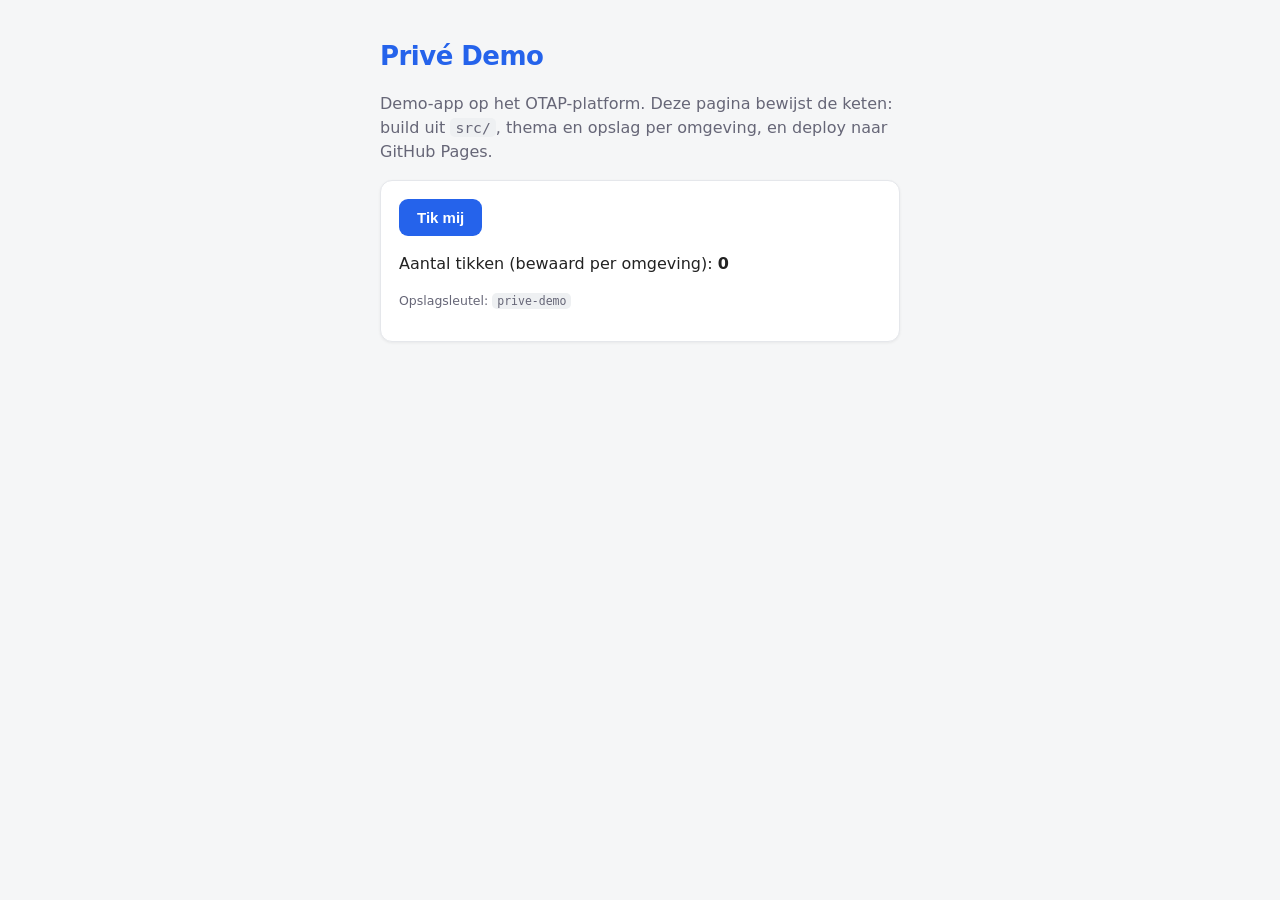
==== index.html @ 88d0f2c3 "Initial commit" ====
<!DOCTYPE html>
<html lang="nl">
<head>
<meta charset="utf-8">
<meta name="viewport" content="width=device-width, initial-scale=1, viewport-fit=cover">
<title>Privé Demo</title>
<meta name="theme-color" content="#2563eb">
<meta name="mobile-web-app-capable" content="yes">
<meta name="apple-mobile-web-app-capable" content="yes">
<meta name="apple-mobile-web-app-title" content="Demo">
<link rel="manifest" href='data:application/manifest+json,{"name":"Priv%C3%A9%20Demo","short_name":"Demo","display":"standalone","start_url":"."}'>
<style>:root { --merk: #2563eb; --merk-donker: #1e40af; --merk-licht: #3b82f6; }
* { box-sizing: border-box; }
body { margin: 0; font: 16px/1.5 system-ui, -apple-system, "Segoe UI", sans-serif; color: #222; background: #f5f6f7; }
main { max-width: 560px; margin: 0 auto; padding: 32px 20px; }
h1 { color: var(--merk); margin: .2em 0 .4em; font-size: 26px; letter-spacing: -.02em; }
.muted { color: #667; }
.klein { font-size: 12.5px; }
code { background: #eef0f2; padding: 1px 5px; border-radius: 5px; font-size: .92em; }
#env-badge:not(:empty) { display: inline-block; vertical-align: middle; background: var(--merk); color: #fff;
  padding: 2px 9px; border-radius: 999px; font-size: 12px; font-weight: 700; letter-spacing: .06em; }
.kaart { background: #fff; border: 1px solid #e5e7eb; border-radius: 12px; padding: 18px; margin-top: 16px;
  box-shadow: 0 1px 3px rgba(0,0,0,.06); }
button { background: var(--merk); color: #fff; border: 0; border-radius: 9px; padding: 10px 18px;
  font-size: 15px; font-weight: 600; cursor: pointer; transition: background .12s; }
button:hover { background: var(--merk-donker); }
</style>
</head>
<body>
<main>
  <h1>Privé Demo <span id="env-badge"></span></h1>
  <p class="muted">Demo-app op het OTAP-platform. Deze pagina bewijst de keten:
    build uit <code>src/</code>, thema en opslag per omgeving, en deploy naar GitHub Pages.</p>
  <div class="kaart">
    <button id="tik">Tik mij</button>
    <p>Aantal tikken (bewaard per omgeving): <b id="teller">0</b></p>
    <p class="muted klein">Opslagsleutel: <code id="sleutel"></code></p>
  </div>
</main>
<script>(function () {
'use strict';

// Door build.py per omgeving ingevuld:
const STORAGE_KEY = 'prive-demo';   // prod / .acc / .test
const ENV = 'prod';
const ENV_LABEL = '';
function lees() {
  try { return parseInt(localStorage.getItem(STORAGE_KEY) || '0', 10) || 0; }
  catch (e) { return 0; }
}
function schrijf(n) {
  try { localStorage.setItem(STORAGE_KEY, String(n)); } catch (e) { /* geen opslag */ }
}
function teken() {
  document.getElementById('teller').textContent = lees();
}
if (ENV_LABEL) document.getElementById('env-badge').textContent = ENV_LABEL;
document.getElementById('sleutel').textContent = STORAGE_KEY;
teken();
document.getElementById('tik').addEventListener('click', function () {
  schrijf(lees() + 1);
  teken();
});

// Testhaakje voor de geautomatiseerde tests.
window.__app = { get env() { return ENV; }, get key() { return STORAGE_KEY; }, lees: lees, schrijf: schrijf };
})();
</script>
</body>
</html>
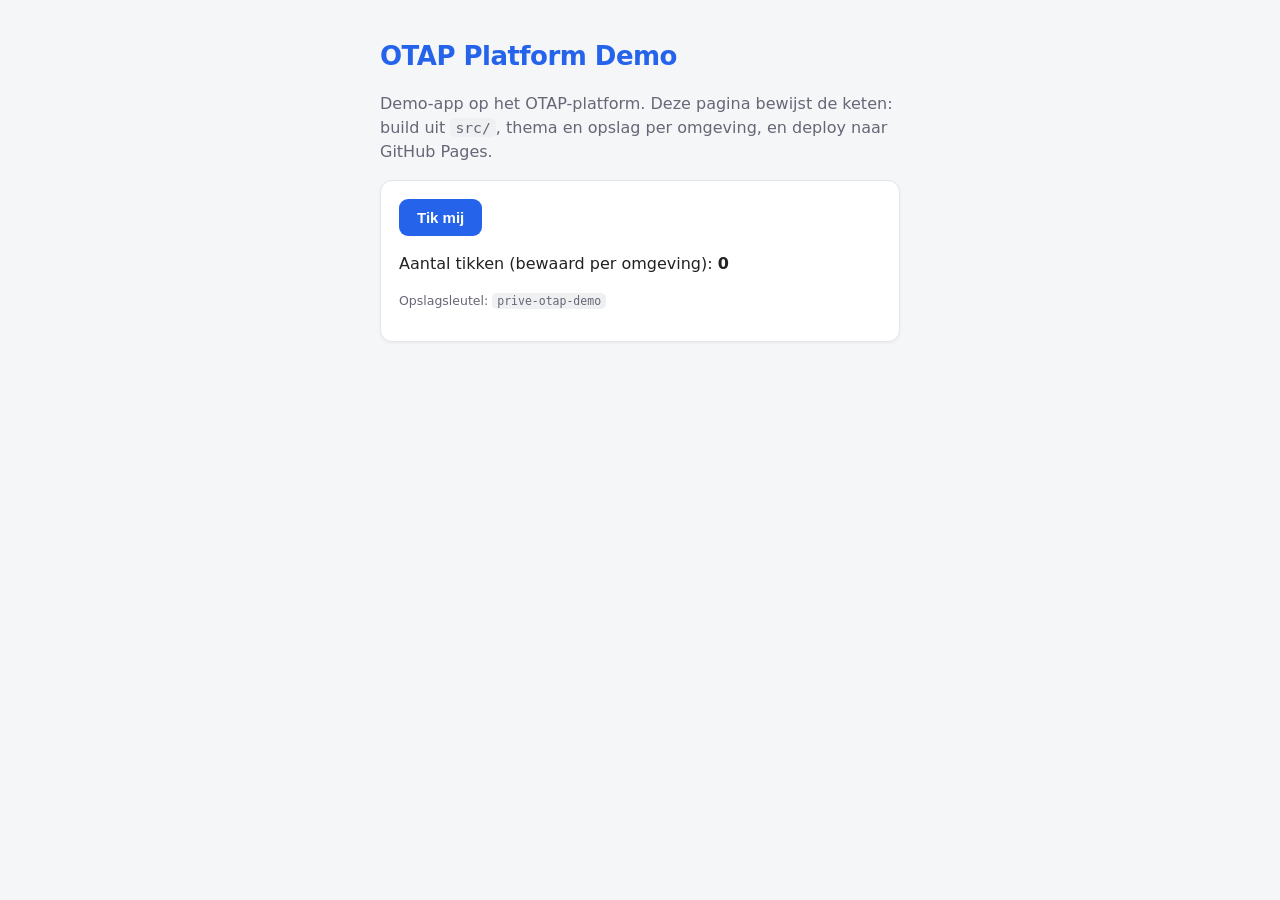
==== commit a8d6b787: "OTAP Platform Demo: app-identiteit (naam, opslagsleutel, README) Co-Authored-By: Claude Opus 5 <nore" ====
--- a/index.html
+++ b/index.html
@@ -3,12 +3,12 @@
 <head>
 <meta charset="utf-8">
 <meta name="viewport" content="width=device-width, initial-scale=1, viewport-fit=cover">
-<title>Privé Demo</title>
+<title>OTAP Platform Demo</title>
 <meta name="theme-color" content="#2563eb">
 <meta name="mobile-web-app-capable" content="yes">
 <meta name="apple-mobile-web-app-capable" content="yes">
-<meta name="apple-mobile-web-app-title" content="Demo">
-<link rel="manifest" href='data:application/manifest+json,{"name":"Priv%C3%A9%20Demo","short_name":"Demo","display":"standalone","start_url":"."}'>
+<meta name="apple-mobile-web-app-title" content="OTAP Demo">
+<link rel="manifest" href='data:application/manifest+json,{"name":"OTAP%20Platform%20Demo","short_name":"OTAP Demo","display":"standalone","start_url":"."}'>
 <style>:root { --merk: #2563eb; --merk-donker: #1e40af; --merk-licht: #3b82f6; }
 * { box-sizing: border-box; }
 body { margin: 0; font: 16px/1.5 system-ui, -apple-system, "Segoe UI", sans-serif; color: #222; background: #f5f6f7; }
@@ -28,7 +28,7 @@
 </head>
 <body>
 <main>
-  <h1>Privé Demo <span id="env-badge"></span></h1>
+  <h1>OTAP Platform Demo <span id="env-badge"></span></h1>
   <p class="muted">Demo-app op het OTAP-platform. Deze pagina bewijst de keten:
     build uit <code>src/</code>, thema en opslag per omgeving, en deploy naar GitHub Pages.</p>
   <div class="kaart">
@@ -41,7 +41,7 @@
 'use strict';
 
 // Door build.py per omgeving ingevuld:
-const STORAGE_KEY = 'prive-demo';   // prod / .acc / .test
+const STORAGE_KEY = 'prive-otap-demo';   // prod / .acc / .test
 const ENV = 'prod';
 const ENV_LABEL = '';
 function lees() {
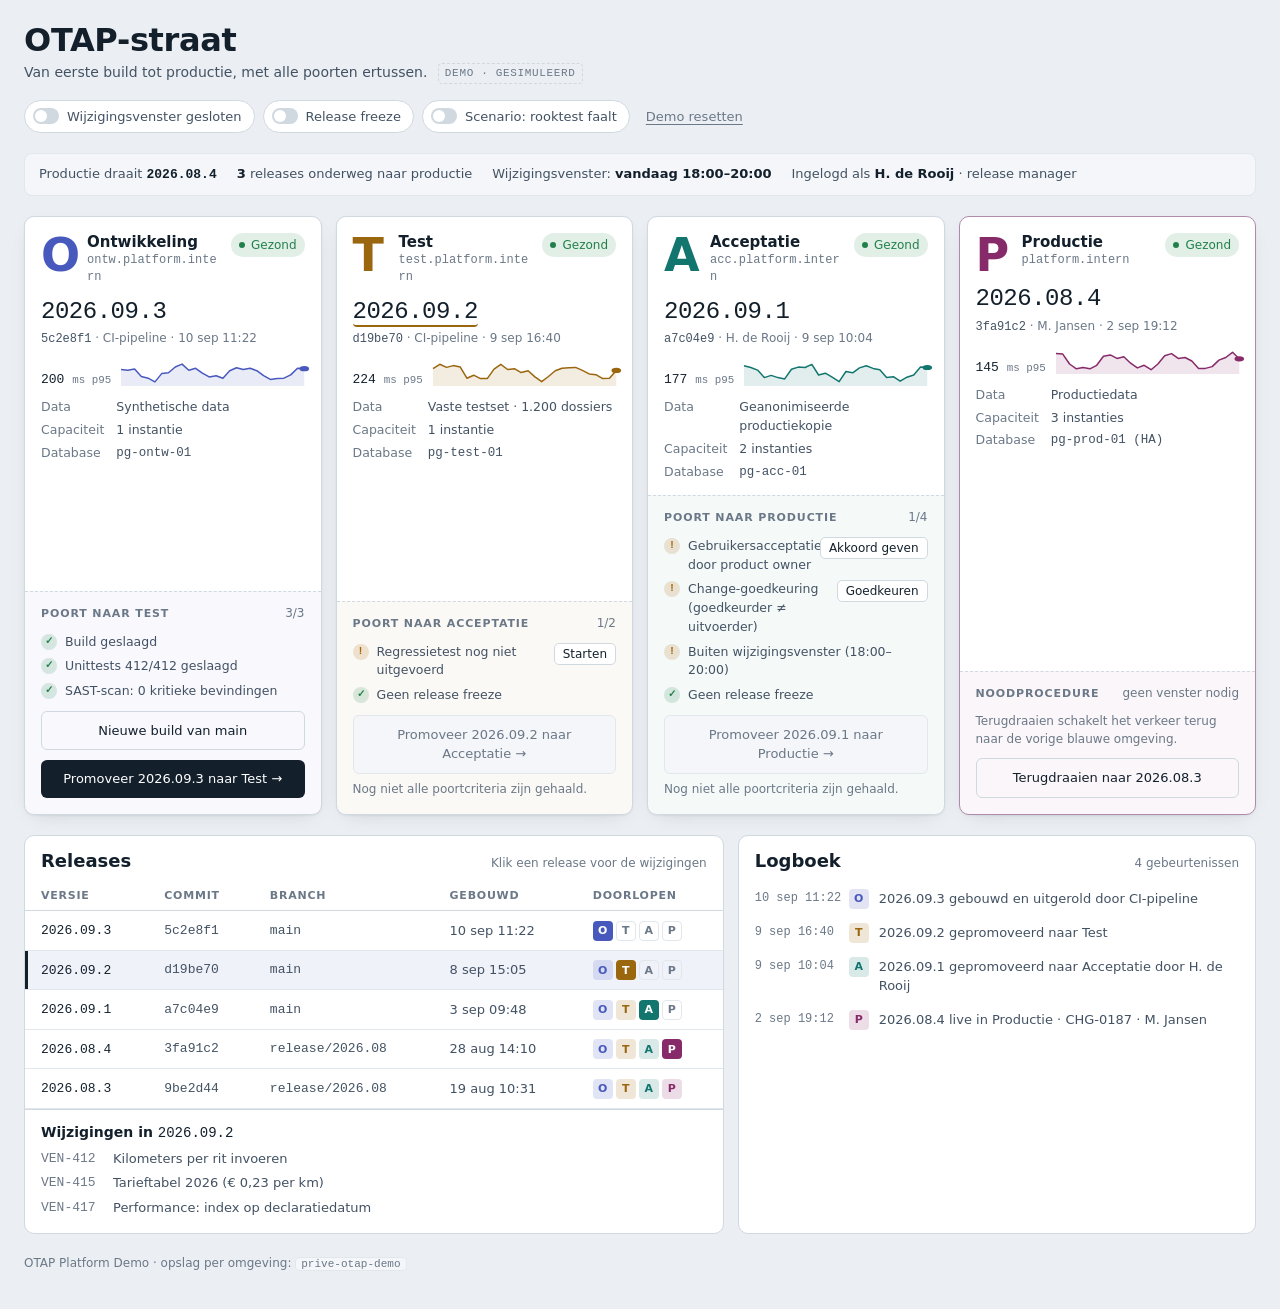
==== commit f7e7ab55: "OTAP-straat: gesimuleerde releasestraat als app Vervangt de voorbeeld-teller door de OTAP-straat: vi" ====
--- a/index.html
+++ b/index.html
@@ -3,6 +3,7 @@
 <head>
 <meta charset="utf-8">
 <meta name="viewport" content="width=device-width, initial-scale=1, viewport-fit=cover">
+<meta name="color-scheme" content="light dark">
 <title>OTAP Platform Demo</title>
 <meta name="theme-color" content="#2563eb">
 <meta name="mobile-web-app-capable" content="yes">
@@ -10,33 +11,197 @@
 <meta name="apple-mobile-web-app-title" content="OTAP Demo">
 <link rel="manifest" href='data:application/manifest+json,{"name":"OTAP%20Platform%20Demo","short_name":"OTAP Demo","display":"standalone","start_url":"."}'>
 <style>:root { --merk: #2563eb; --merk-donker: #1e40af; --merk-licht: #3b82f6; }
+:root {
+  --bg: #EBEFF3; --surface: #FFFFFF; --surface-2: #F4F6F9; --ink: #13202C; --ink-2: #435263; --ink-3: #6B7887;
+  --line: #D0D8E0; --line-2: #E2E7EC;
+  --o: #4859BD; --t: #9A660E; --a: #12766F; --p: #872A69;
+  --ok: #21804A; --warn: #A96400; --bad: #BA372B;
+  --btn: #13202C; --btn-ink: #FFFFFF; --prod-ink: #FFFFFF; --focus: #4859BD;
+  --shadow: 0 1px 2px rgba(19,32,44,.06), 0 6px 20px -12px rgba(19,32,44,.25);
+  /* verkeersbord-achtige display (DIN), rest systeemfonts: geen externe fonts nodig */
+  --display: "Bahnschrift", "DIN Alternate", "Segoe UI Variable Display", system-ui, sans-serif;
+  --sans: system-ui, -apple-system, "Segoe UI", Roboto, sans-serif;
+  --mono: ui-monospace, "Cascadia Mono", "SF Mono", Consolas, monospace;
+}
+@media (prefers-color-scheme: dark) {
+  :root {
+    --bg: #0E141A; --surface: #161F28; --surface-2: #1B2631; --ink: #E4EAF0; --ink-2: #A6B3C0; --ink-3: #76848F;
+    --line: #2A3643; --line-2: #222D38;
+    --o: #909CF2; --t: #E2AA4C; --a: #4EC0B7; --p: #D97DB7;
+    --ok: #58C27C; --warn: #E6A63A; --bad: #EE6B5F;
+    --btn: #E4EAF0; --btn-ink: #0E141A; --prod-ink: #1A0E16; --focus: #909CF2;
+    --shadow: 0 1px 2px rgba(0,0,0,.3), 0 8px 24px -14px rgba(0,0,0,.6);
+  }
+}
 * { box-sizing: border-box; }
-body { margin: 0; font: 16px/1.5 system-ui, -apple-system, "Segoe UI", sans-serif; color: #222; background: #f5f6f7; }
-main { max-width: 560px; margin: 0 auto; padding: 32px 20px; }
-h1 { color: var(--merk); margin: .2em 0 .4em; font-size: 26px; letter-spacing: -.02em; }
-.muted { color: #667; }
-.klein { font-size: 12.5px; }
-code { background: #eef0f2; padding: 1px 5px; border-radius: 5px; font-size: .92em; }
-#env-badge:not(:empty) { display: inline-block; vertical-align: middle; background: var(--merk); color: #fff;
-  padding: 2px 9px; border-radius: 999px; font-size: 12px; font-weight: 700; letter-spacing: .06em; }
-.kaart { background: #fff; border: 1px solid #e5e7eb; border-radius: 12px; padding: 18px; margin-top: 16px;
-  box-shadow: 0 1px 3px rgba(0,0,0,.06); }
-button { background: var(--merk); color: #fff; border: 0; border-radius: 9px; padding: 10px 18px;
-  font-size: 15px; font-weight: 600; cursor: pointer; transition: background .12s; }
-button:hover { background: var(--merk-donker); }
+body { margin: 0; background: var(--bg); color: var(--ink); font: 14px/1.5 var(--sans); -webkit-font-smoothing: antialiased; }
+button { font: inherit; color: inherit; }
+:focus-visible { outline: 2px solid var(--focus); outline-offset: 2px; border-radius: 4px; }
+code { font-family: var(--mono); background: var(--surface-2); border: 1px solid var(--line-2); padding: 0 5px; border-radius: 4px; font-size: .92em; }
+.mono { font-family: var(--mono); font-variant-numeric: tabular-nums; }
+.wrap { max-width: 1360px; margin: 0 auto; padding: 24px 24px 40px; display: flex; flex-direction: column; gap: 20px; }
+
+/* kop */
+header { display: flex; flex-wrap: wrap; gap: 16px 32px; align-items: flex-end; justify-content: space-between; }
+.brand { display: flex; flex-direction: column; gap: 4px; }
+.brand h1 { margin: 0; font: 700 32px/1.05 var(--display); letter-spacing: -.01em; text-wrap: balance; }
+.brand p { margin: 0; color: var(--ink-2); }
+#env-badge:not(:empty) { display: inline-block; vertical-align: 6px; background: var(--merk); color: #fff;
+  padding: 3px 9px; border-radius: 999px; font: 700 12px/1.2 var(--sans); letter-spacing: .06em; }
+.demo-tag { display: inline-block; font: 500 11px/1 var(--mono); letter-spacing: .06em; text-transform: uppercase; color: var(--ink-3);
+  border: 1px dashed var(--line); padding: 4px 6px; border-radius: 4px; margin-left: 6px; vertical-align: 1px; }
+.controls { display: flex; flex-wrap: wrap; gap: 8px; align-items: center; }
+.toggle { display: inline-flex; align-items: center; gap: 8px; background: var(--surface); border: 1px solid var(--line); border-radius: 999px;
+  padding: 6px 12px 6px 8px; cursor: pointer; font-size: 13px; color: var(--ink-2); }
+.toggle:hover { border-color: var(--ink-3); }
+.toggle .sw { width: 26px; height: 16px; border-radius: 999px; background: var(--line); position: relative; transition: background .15s; }
+.toggle .sw::after { content: ""; position: absolute; top: 2px; left: 2px; width: 12px; height: 12px; border-radius: 50%; background: var(--surface); transition: transform .15s; }
+.toggle[aria-pressed="true"] { color: var(--ink); }
+.toggle[aria-pressed="true"] .sw { background: var(--tc, var(--ok)); }
+.toggle[aria-pressed="true"] .sw::after { transform: translateX(10px); }
+.linkbtn { background: none; border: 0; color: var(--ink-3); cursor: pointer; font-size: 13px; padding: 6px 8px; text-decoration: underline; text-underline-offset: 3px; }
+.linkbtn:hover:not(:disabled) { color: var(--ink); }
+.linkbtn:disabled { cursor: not-allowed; opacity: .5; }
+
+.summary { display: flex; flex-wrap: wrap; gap: 6px 20px; color: var(--ink-2); font-size: 13px; padding: 10px 14px;
+  background: var(--surface-2); border: 1px solid var(--line-2); border-radius: 8px; }
+.summary b { color: var(--ink); font-weight: 600; }
+
+/* omgevingen */
+.lanes { display: grid; grid-template-columns: repeat(4, minmax(0, 1fr)); gap: 14px; }
+.lane { background: var(--surface); border: 1px solid var(--line); border-radius: 10px; display: flex; flex-direction: column; box-shadow: var(--shadow); min-width: 0; }
+.lane.is-prod { border-color: color-mix(in srgb, var(--p) 45%, var(--line)); }
+.lane-head { display: flex; gap: 12px; align-items: flex-start; padding: 16px 16px 12px; }
+.glyph { font: 700 46px/.8 var(--display); color: var(--env); width: 34px; flex: none; padding-top: 4px; }
+.lane-title { flex: 1; min-width: 0; }
+.lane-title h2 { margin: 0; font: 600 15px/1.3 var(--sans); }
+.lane-title .host { font: 12px/1.4 var(--mono); color: var(--ink-3); overflow-wrap: anywhere; }
+.pill { display: inline-flex; align-items: center; gap: 6px; font-size: 12px; font-weight: 500; padding: 3px 8px; border-radius: 999px; white-space: nowrap;
+  background: color-mix(in srgb, var(--c) 13%, transparent); color: var(--c); }
+.pill::before { content: ""; width: 6px; height: 6px; border-radius: 50%; background: currentColor; }
+.pill.busy::before { animation: pulse 1s ease-in-out infinite; }
+@keyframes pulse { 50% { opacity: .25; } }
+
+.lane-body { padding: 0 16px 14px; display: flex; flex-direction: column; gap: 12px; flex: 1; }
+.ver { display: flex; flex-direction: column; gap: 2px; }
+.ver-btn { all: unset; cursor: pointer; font: 500 24px/1.15 var(--mono); letter-spacing: -.02em; font-variant-numeric: tabular-nums;
+  border-radius: 4px; align-self: flex-start; border-bottom: 2px solid transparent; }
+.ver-btn:hover { border-bottom-color: var(--line); }
+.ver-btn.sel { border-bottom-color: var(--env); }
+.ver-btn:focus-visible { outline: 2px solid var(--focus); outline-offset: 2px; }
+.ver-meta { font-size: 12px; color: var(--ink-3); }
+.ver-meta .mono { color: var(--ink-2); }
+.note { font-size: 12px; line-height: 1.45; padding: 8px 10px; border-radius: 6px; background: color-mix(in srgb, var(--bad) 10%, transparent); color: var(--ink); }
+.note b { color: var(--bad); }
+
+.steps { list-style: none; margin: 0; padding: 10px 12px; display: flex; flex-direction: column; gap: 5px; background: var(--surface-2); border-radius: 6px; font-size: 12.5px; }
+.steps .hd { font-size: 12px; color: var(--ink-2); margin-bottom: 2px; }
+.steps li { display: flex; gap: 8px; align-items: center; color: var(--ink-3); }
+.steps li i { font-style: normal; width: 14px; text-align: center; font-family: var(--mono); flex: none; }
+.steps li.done { color: var(--ink-2); } .steps li.done i { color: var(--ok); }
+.steps li.now { color: var(--ink); font-weight: 500; } .steps li.now i { color: var(--env); animation: pulse 1s infinite; }
+.steps li.fail { color: var(--bad); font-weight: 500; }
+
+.facts { display: grid; grid-template-columns: auto 1fr; gap: 4px 12px; margin: 0; font-size: 12.5px; }
+.facts dt { color: var(--ink-3); } .facts dd { margin: 0; color: var(--ink-2); min-width: 0; overflow-wrap: anywhere; }
+.metric { display: flex; align-items: flex-end; gap: 10px; }
+.metric .num { font: 500 13px/1 var(--mono); color: var(--ink); white-space: nowrap; }
+.metric .num small { color: var(--ink-3); font-weight: 400; }
+.spark { flex: 1; height: 26px; min-width: 0; }
+.spark svg { width: 100%; height: 100%; display: block; overflow: visible; }
+
+.gate { border-top: 1px dashed var(--line); padding: 12px 16px 16px; display: flex; flex-direction: column; gap: 10px;
+  background: color-mix(in srgb, var(--env) 4%, transparent); border-radius: 0 0 10px 10px; }
+.gate-hd { display: flex; justify-content: space-between; align-items: baseline; gap: 8px; }
+.gate-hd span { font-size: 11px; font-weight: 600; letter-spacing: .08em; text-transform: uppercase; color: var(--ink-3); }
+.gate-hd em { font-style: normal; font-size: 12px; color: var(--ink-3); }
+.checks { list-style: none; margin: 0; padding: 0; display: flex; flex-direction: column; gap: 6px; font-size: 12.5px; }
+.checks li { display: flex; gap: 8px; align-items: flex-start; color: var(--ink-2); }
+.checks li .ic { flex: none; width: 16px; height: 16px; border-radius: 50%; display: grid; place-items: center; font: 600 10px/1 var(--mono); margin-top: 1px; }
+.checks li.ok .ic { background: color-mix(in srgb, var(--ok) 16%, transparent); color: var(--ok); }
+.checks li.no .ic { background: color-mix(in srgb, var(--warn) 16%, transparent); color: var(--warn); }
+.checks li.run .ic { background: color-mix(in srgb, var(--env) 16%, transparent); color: var(--env); animation: pulse 1s infinite; }
+.checks li .lbl { flex: 1; min-width: 0; }
+.mini { flex: none; border: 1px solid var(--line); background: var(--surface); border-radius: 5px; padding: 1px 8px; font-size: 12px; cursor: pointer; color: var(--ink); }
+.mini:hover { border-color: var(--ink-3); }
+.btn { display: flex; align-items: center; justify-content: center; gap: 8px; width: 100%; border: 0; border-radius: 6px; padding: 9px 12px;
+  font-weight: 500; font-size: 13px; cursor: pointer; background: var(--btn); color: var(--btn-ink); }
+.btn:hover:not(:disabled) { filter: brightness(1.15); }
+.btn.prod { background: var(--p); color: var(--prod-ink); }
+.btn.ghost { background: transparent; color: var(--ink); border: 1px solid var(--line); }
+.btn.ghost:hover:not(:disabled) { border-color: var(--ink-3); filter: none; }
+.btn:disabled { cursor: not-allowed; background: var(--surface-2); color: var(--ink-3); border: 1px solid var(--line-2); }
+.why { font-size: 12px; color: var(--ink-3); margin: -4px 0 0; }
+
+/* releases + logboek */
+.lower { display: grid; grid-template-columns: minmax(0, 1.35fr) minmax(0, 1fr); gap: 14px; }
+.panel { background: var(--surface); border: 1px solid var(--line); border-radius: 10px; min-width: 0; display: flex; flex-direction: column; }
+.panel-hd { display: flex; justify-content: space-between; align-items: baseline; padding: 14px 16px 10px; gap: 12px; }
+.panel-hd h2 { margin: 0; font: 700 18px/1.2 var(--display); }
+.panel-hd span { font-size: 12px; color: var(--ink-3); }
+.tbl-wrap { overflow-x: auto; }
+table { width: 100%; border-collapse: collapse; font-size: 13px; }
+th { text-align: left; font-size: 11px; font-weight: 600; letter-spacing: .07em; text-transform: uppercase; color: var(--ink-3); padding: 6px 16px; border-bottom: 1px solid var(--line); }
+td { padding: 9px 16px; border-bottom: 1px solid var(--line-2); white-space: nowrap; color: var(--ink-2); }
+tbody tr { cursor: pointer; }
+tbody tr:hover td { background: var(--surface-2); }
+tbody tr.sel td { background: color-mix(in srgb, var(--o) 8%, transparent); }
+tbody tr.sel td:first-child { box-shadow: inset 3px 0 0 var(--ink); }
+td.v { font: 500 13px var(--mono); color: var(--ink); }
+.pips { display: inline-flex; gap: 3px; }
+.pip { width: 20px; height: 20px; border-radius: 4px; display: grid; place-items: center; font: 700 11px/1 var(--display); color: var(--ink-3); border: 1px solid var(--line-2); }
+.pip.on { background: color-mix(in srgb, var(--env) 16%, transparent); color: var(--env); border-color: transparent; }
+.pip.here { background: var(--env); color: var(--surface); border-color: transparent; }
+.detail { padding: 14px 16px 16px; border-top: 1px solid var(--line); display: flex; flex-direction: column; gap: 8px; }
+.detail h3 { margin: 0; font: 600 14px var(--sans); }
+.detail h3 .mono { font-weight: 500; }
+.detail ul { margin: 0; padding: 0; list-style: none; display: flex; flex-direction: column; gap: 5px; }
+.detail li { display: flex; gap: 10px; font-size: 13px; color: var(--ink-2); }
+.detail li .mono { color: var(--ink-3); flex: none; width: 62px; }
+
+.log { list-style: none; margin: 0; padding: 0 8px 12px; overflow-y: auto; max-height: 430px; }
+.log li { display: grid; grid-template-columns: 86px 22px 1fr; gap: 8px; align-items: start; padding: 7px 8px; border-radius: 6px; font-size: 13px; color: var(--ink-2); }
+.log li.new { animation: flash 1.6s ease-out; }
+@keyframes flash { from { background: color-mix(in srgb, var(--ok) 14%, transparent); } to { background: transparent; } }
+.log time { font: 12px/1.6 var(--mono); color: var(--ink-3); white-space: nowrap; }
+.log .e { width: 20px; height: 20px; border-radius: 4px; display: grid; place-items: center; font: 700 11px/1 var(--display);
+  background: color-mix(in srgb, var(--env) 16%, transparent); color: var(--env); }
+.log li.bad .txt { color: var(--bad); }
+.log li.warn .txt { color: var(--warn); }
+.voet { font-size: 12px; color: var(--ink-3); }
+
+@media (max-width: 1150px) { .lanes { grid-template-columns: repeat(2, minmax(0, 1fr)); } .lower { grid-template-columns: 1fr; } }
+@media (max-width: 640px) { .lanes { grid-template-columns: 1fr; } .wrap { padding: 16px; } .brand h1 { font-size: 26px; } }
+@media (prefers-reduced-motion: reduce) { *, *::before, *::after { animation: none !important; transition: none !important; } }
 </style>
 </head>
 <body>
-<main>
-  <h1>OTAP Platform Demo <span id="env-badge"></span></h1>
-  <p class="muted">Demo-app op het OTAP-platform. Deze pagina bewijst de keten:
-    build uit <code>src/</code>, thema en opslag per omgeving, en deploy naar GitHub Pages.</p>
-  <div class="kaart">
-    <button id="tik">Tik mij</button>
-    <p>Aantal tikken (bewaard per omgeving): <b id="teller">0</b></p>
-    <p class="muted klein">Opslagsleutel: <code id="sleutel"></code></p>
-  </div>
-</main>
+<div class="wrap">
+  <header>
+    <div class="brand">
+      <h1>OTAP-straat <span id="env-badge" title="Deze app draait zelf op deze omgeving"></span></h1>
+      <p>Van eerste build tot productie, met alle poorten ertussen. <span class="demo-tag">Demo · gesimuleerd</span></p>
+    </div>
+    <div class="controls" id="controls"></div>
+  </header>
+  <div class="summary" id="summary"></div>
+  <section class="lanes" id="lanes" aria-label="Omgevingen"></section>
+  <section class="lower">
+    <div class="panel">
+      <div class="panel-hd"><h2>Releases</h2><span>Klik een release voor de wijzigingen</span></div>
+      <div class="tbl-wrap"><table>
+        <thead><tr><th>Versie</th><th>Commit</th><th>Branch</th><th>Gebouwd</th><th>Doorlopen</th></tr></thead>
+        <tbody id="rels"></tbody>
+      </table></div>
+      <div class="detail" id="detail"></div>
+    </div>
+    <div class="panel">
+      <div class="panel-hd"><h2>Logboek</h2><span id="logcount"></span></div>
+      <ul class="log" id="log"></ul>
+    </div>
+  </section>
+  <footer class="voet">OTAP Platform Demo · opslag per omgeving: <code id="sleutel"></code></footer>
+</div>
 <script>(function () {
 'use strict';
 
@@ -44,26 +209,363 @@
 const STORAGE_KEY = 'prive-otap-demo';   // prod / .acc / .test
 const ENV = 'prod';
 const ENV_LABEL = '';
-function lees() {
-  try { return parseInt(localStorage.getItem(STORAGE_KEY) || '0', 10) || 0; }
-  catch (e) { return 0; }
-}
-function schrijf(n) {
-  try { localStorage.setItem(STORAGE_KEY, String(n)); } catch (e) { /* geen opslag */ }
-}
-function teken() {
-  document.getElementById('teller').textContent = lees();
+// Vaste gegevens van de gesimuleerde releasestraat.
+const OPERATOR = 'H. de Rooij', PO = 'S. Bakker', CM = 'R. Visser';
+const ORDER = ['O', 'T', 'A', 'P'];
+const NEXT = { O: 'T', T: 'A', A: 'P' };
+const OMG = {
+  O: { name: 'Ontwikkeling', host: 'ontw.platform.intern', data: 'Synthetische data', inst: '1 instantie', db: 'pg-ontw-01', base: 190 },
+  T: { name: 'Test', host: 'test.platform.intern', data: 'Vaste testset · 1.200 dossiers', inst: '1 instantie', db: 'pg-test-01', base: 220 },
+  A: { name: 'Acceptatie', host: 'acc.platform.intern', data: 'Geanonimiseerde productiekopie', inst: '2 instanties', db: 'pg-acc-01', base: 165 },
+  P: { name: 'Productie', host: 'platform.intern', data: 'Productiedata', inst: '3 instanties', db: 'pg-prod-01 (HA)', base: 140 }
+};
+const STEPS = {
+  build: ['Broncode ophalen (main)', 'Compileren', 'Unittests 412/412', 'SAST-scan', 'Image publiceren', 'Uitrollen op Ontwikkeling'],
+  std: ['Artefact ophalen', 'Database-migraties (Flyway)', 'Uitrollen', 'Rooktest'],
+  prod: ['Groene omgeving opbouwen', 'Database-migraties (Flyway)', 'Rooktest', 'Verkeer 10% → groen', 'Verkeer 50% → groen', 'Verkeer 100% → groen', 'Blauwe omgeving afbouwen'],
+  rollback: ['Blauwe omgeving activeren', 'Verkeer 100% → blauw', 'Groene omgeving afbouwen']
+};
+const POOL = [
+  ['VEN-426', 'Dashboard voor teamleads'], ['VEN-429', 'Upgrade naar Node 22 LTS'], ['VEN-431', 'Fix: sessie verloopt te vroeg'],
+  ['VEN-433', 'PDF-bijlagen tot 20 MB'], ['VEN-436', 'Toegankelijkheid: focusstijlen formulieren'], ['VEN-438', 'Fix: sortering op status'],
+  ['VEN-441', 'Herinneringsmail na 14 dagen'], ['VEN-444', 'Afwijzing met toelichting']
+];
+const MONTHS = ['jan', 'feb', 'mrt', 'apr', 'mei', 'jun', 'jul', 'aug', 'sep', 'okt', 'nov', 'dec'];
+
+function seed() {
+  return {
+    releases: [
+      { v: '2026.09.3', commit: '5c2e8f1', branch: 'main', built: '10 sep 11:22', reached: ['O'], changes: [['VEN-420', 'Bulkgoedkeuring voor managers'], ['VEN-423', 'Fix: e-mailnotificatie dubbel verstuurd']] },
+      { v: '2026.09.2', commit: 'd19be70', branch: 'main', built: '8 sep 15:05', reached: ['O', 'T'], changes: [['VEN-412', 'Kilometers per rit invoeren'], ['VEN-415', 'Tarieftabel 2026 (€ 0,23 per km)'], ['VEN-417', 'Performance: index op declaratiedatum']] },
+      { v: '2026.09.1', commit: 'a7c04e9', branch: 'main', built: '3 sep 09:48', reached: ['O', 'T', 'A'], changes: [['VEN-398', 'Inloggen via Entra ID (SSO)'], ['VEN-402', 'Auditlog voor wijzigingen in dossiers'], ['VEN-405', 'Fix: datumfilter in overzicht']] },
+      { v: '2026.08.4', commit: '3fa91c2', branch: 'release/2026.08', built: '28 aug 14:10', reached: ['O', 'T', 'A', 'P'], changes: [['VEN-371', 'Export van declaraties naar CSV'], ['VEN-380', 'Fix: afronding kilometervergoeding']] },
+      { v: '2026.08.3', commit: '9be2d44', branch: 'release/2026.08', built: '19 aug 10:31', reached: ['O', 'T', 'A', 'P'], changes: [['VEN-362', 'Bijlagen vanaf mobiel uploaden'], ['VEN-366', 'Fix: rechten voor gastgebruikers']] }
+    ],
+    envs: {
+      O: { hist: ['2026.09.2', '2026.09.3'], by: 'CI-pipeline', at: '10 sep 11:22', status: 'ok' },
+      T: { hist: ['2026.09.1', '2026.09.2'], by: 'CI-pipeline', at: '9 sep 16:40', status: 'ok' },
+      A: { hist: ['2026.08.4', '2026.09.1'], by: OPERATOR, at: '9 sep 10:04', status: 'ok' },
+      P: { hist: ['2026.08.3', '2026.08.4'], by: 'M. Jansen', at: '2 sep 19:12', status: 'ok' }
+    },
+    gates: { T: { reg: 'idle' }, A: { uat: false, cab: false, chg: null } },
+    windowOpen: false, freeze: false, failSmoke: false, selected: '2026.09.2', pool: 0, chgSeq: 188,
+    log: [
+      { t: '10 sep 11:22', e: 'O', lv: 'ok', x: '2026.09.3 gebouwd en uitgerold door CI-pipeline' },
+      { t: '9 sep 16:40', e: 'T', lv: 'ok', x: '2026.09.2 gepromoveerd naar Test' },
+      { t: '9 sep 10:04', e: 'A', lv: 'ok', x: '2026.09.1 gepromoveerd naar Acceptatie door ' + OPERATOR },
+      { t: '2 sep 19:12', e: 'P', lv: 'ok', x: '2026.08.4 live in Productie · CHG-0187 · M. Jansen' }
+    ]
+  };
+}
+// Toestand, poortcriteria, uitrol en acties. Opslag per omgeving via STORAGE_KEY.
+const reduced = window.matchMedia && matchMedia('(prefers-reduced-motion: reduce)').matches;
+let DUR = reduced ? 220 : 850;        // duur per uitrolstap (ms)
+let REG_MS = reduced ? 120 : 260;     // tik van de regressietest (ms)
+
+function laad() {
+  let s = null;
+  try { s = JSON.parse(localStorage.getItem(STORAGE_KEY)); } catch (e) { s = null; }
+  if (!s || typeof s !== 'object' || !s.envs) s = seed();
+  if (s.gates.T.reg === 'running') s.gates.T.reg = 'idle';   // onderbroken test na herladen
+  ORDER.forEach(function (k) { if (s.envs[k].status !== 'failed') s.envs[k].status = 'ok'; });
+  return s;
+}
+let S = laad();
+function save() {
+  try { localStorage.setItem(STORAGE_KEY, JSON.stringify(S)); } catch (e) { /* geen opslag */ }
+}
+
+const RUN = {};      // lopende uitrol per omgeving (niet opgeslagen)
+let regCount = 0, regTimer = null, freshLog = 0;
+
+function cur(k) { const h = S.envs[k].hist; return h[h.length - 1]; }
+function prev(k) { const h = S.envs[k].hist; return h.length > 1 ? h[h.length - 2] : null; }
+function rel(v) { return S.releases.find(function (r) { return r.v === v; }); }
+function busy() { return Object.keys(RUN).length > 0; }
+function now() {
+  const d = new Date();
+  return d.getDate() + ' ' + MONTHS[d.getMonth()] + ' ' + String(d.getHours()).padStart(2, '0') + ':' + String(d.getMinutes()).padStart(2, '0');
+}
+function log(e, lv, x) {
+  S.log.unshift({ t: now(), e: e, lv: lv, x: x });
+  freshLog++;
+  if (S.log.length > 80) S.log.pop();
+}
+
+/* ---------- poortcriteria ---------- */
+function gate(src) {
+  const tgt = NEXT[src], g = [];
+  if (src === 'O') {
+    g.push({ ok: true, l: 'Build geslaagd' }, { ok: true, l: 'Unittests 412/412 geslaagd' }, { ok: true, l: 'SAST-scan: 0 kritieke bevindingen' });
+  } else if (src === 'T') {
+    const r = S.gates.T.reg;
+    g.push(r === 'pass' ? { ok: true, l: 'Regressietest 186/186 geslaagd' }
+      : r === 'running' ? { run: true, l: 'Regressietest loopt… ' + regCount + '/186' }
+      : { ok: false, l: 'Regressietest nog niet uitgevoerd', act: 'reg', al: 'Starten' });
+    g.push({ ok: !S.freeze, l: S.freeze ? 'Release freeze actief' : 'Geen release freeze' });
+  } else {
+    const a = S.gates.A;
+    g.push(a.uat ? { ok: true, l: 'Gebruikersacceptatie: akkoord van ' + PO + ' (PO)' } : { ok: false, l: 'Gebruikersacceptatie door product owner', act: 'uat', al: 'Akkoord geven' });
+    g.push(a.cab ? { ok: true, l: a.chg + ' goedgekeurd door ' + CM + ' · vier-ogenprincipe' } : { ok: false, l: 'Change-goedkeuring (goedkeurder ≠ uitvoerder)', act: 'cab', al: 'Goedkeuren' });
+    g.push({ ok: S.windowOpen, l: S.windowOpen ? 'Binnen wijzigingsvenster (tot 20:00)' : 'Buiten wijzigingsvenster (18:00–20:00)' });
+    g.push({ ok: !S.freeze, l: S.freeze ? 'Release freeze actief' : 'Geen release freeze' });
+  }
+  let why = '';
+  if (RUN[src] || RUN[tgt]) why = 'Wacht tot de lopende uitrol klaar is.';
+  else if (cur(src) === cur(tgt)) why = OMG[tgt].name + ' draait deze versie al.';
+  else if (g.some(function (c) { return !c.ok; })) why = 'Nog niet alle poortcriteria zijn gehaald.';
+  return { g: g, why: why, ok: !why };
+}
+
+/* ---------- uitrol ---------- */
+function deploy(k, v, kind, by) {
+  RUN[k] = { steps: STEPS[kind], i: 0, v: v, kind: kind, fail: false };
+  S.envs[k].status = 'ok';
+  log(k, 'info', (kind === 'rollback' ? 'Terugdraaien naar ' : kind === 'build' ? 'Build ' : 'Uitrol ') + v + ' gestart door ' + by);
+  render();
+  function step() {
+    const r = RUN[k];
+    if (!r) return;
+    if (kind === 'prod' && S.failSmoke && r.steps[r.i] === 'Rooktest') {
+      r.fail = true;
+      render();
+      setTimeout(function () {
+        delete RUN[k];
+        S.envs[k].status = 'failed';
+        log(k, 'bad', 'Rooktest ' + v + ' mislukt: /api/health gaf 503. Verkeer blijft op ' + cur(k) + ', groene omgeving afgebouwd.');
+        save(); render();
+      }, DUR * 1.4);
+      return;
+    }
+    r.i++;
+    if (r.i >= r.steps.length) { done(k, v, kind, by); return; }
+    render();
+    setTimeout(step, DUR);
+  }
+  setTimeout(step, DUR);
+}
+
+function done(k, v, kind, by) {
+  delete RUN[k];
+  const e = S.envs[k];
+  if (kind === 'rollback') e.hist.pop(); else e.hist.push(v);
+  if (e.hist.length > 6) e.hist.shift();
+  e.by = by; e.at = now(); e.status = 'ok';
+  const r = rel(v);
+  if (r && r.reached.indexOf(k) < 0) r.reached.push(k);
+  if (k === 'T') S.gates.T.reg = 'idle';
+  if (k === 'A') S.gates.A = { uat: false, cab: false, chg: null };
+  if (kind === 'build') log(k, 'ok', v + ' gebouwd en uitgerold op Ontwikkeling');
+  else if (kind === 'rollback') log(k, 'warn', 'Productie teruggedraaid naar ' + v + ' door ' + by);
+  else if (k === 'P') { log(k, 'ok', v + ' live in Productie · ' + (S.gates.A.chg || 'CHG') + ' · ' + by); S.gates.A = { uat: false, cab: false, chg: null }; }
+  else log(k, 'ok', v + ' gepromoveerd naar ' + OMG[k].name + ' door ' + by);
+  save(); render();
+}
+
+/* ---------- acties ---------- */
+const ACT = {
+  promote: function (src) {
+    if (!gate(src).ok) return;
+    const tgt = NEXT[src];
+    deploy(tgt, cur(src), tgt === 'P' ? 'prod' : 'std', OPERATOR);
+  },
+  build: function () {
+    if (RUN.O) return;
+    const last = S.releases[0].v.split('.');
+    const v = last[0] + '.' + last[1] + '.' + (+last[2] + 1);
+    const a = POOL[S.pool % POOL.length], b = POOL[(S.pool + 1) % POOL.length];
+    S.pool += 2;
+    const commit = Math.random().toString(16).slice(2, 9).padEnd(7, '0');
+    S.releases.unshift({ v: v, commit: commit, branch: 'main', built: now(), reached: [], changes: [a, b] });
+    S.selected = v;
+    deploy('O', v, 'build', 'CI-pipeline');
+  },
+  reg: function () {
+    if (S.gates.T.reg !== 'idle') return;
+    S.gates.T.reg = 'running';
+    regCount = 0;
+    log('T', 'info', 'Regressietest gestart op ' + cur('T'));
+    render();
+    regTimer = setInterval(function () {
+      regCount = Math.min(186, regCount + (reduced ? 62 : 17));
+      if (regCount >= 186) {
+        clearInterval(regTimer);
+        S.gates.T.reg = 'pass';
+        log('T', 'ok', 'Regressietest ' + cur('T') + ': 186/186 geslaagd');
+        save();
+      }
+      render();
+    }, REG_MS);
+  },
+  uat: function () { S.gates.A.uat = true; log('A', 'ok', 'Gebruikersacceptatie ' + cur('A') + ' akkoord door ' + PO); save(); render(); },
+  cab: function () {
+    const c = 'CHG-0' + (S.chgSeq++);
+    S.gates.A.cab = true; S.gates.A.chg = c;
+    log('A', 'ok', c + ' voor ' + cur('A') + ' goedgekeurd door ' + CM);
+    save(); render();
+  },
+  rollback: function () { const p = prev('P'); if (!p || RUN.P) return; deploy('P', p, 'rollback', OPERATOR); },
+  win: function () {
+    S.windowOpen = !S.windowOpen;
+    log('sys', 'info', S.windowOpen ? 'Wijzigingsvenster geopend (18:00–20:00, gesimuleerd)' : 'Wijzigingsvenster gesloten');
+    save(); render();
+  },
+  freeze: function () {
+    S.freeze = !S.freeze;
+    log('sys', S.freeze ? 'warn' : 'info', S.freeze ? 'Release freeze ingesteld: geen promoties naar A en P' : 'Release freeze opgeheven');
+    save(); render();
+  },
+  fail: function () { S.failSmoke = !S.failSmoke; save(); render(); },
+  sel: function (v) { S.selected = v; save(); render(); },
+  reset: function () {
+    if (busy()) return;
+    clearInterval(regTimer);
+    S = seed(); regCount = 0;
+    save(); render();
+  }
+};
+// Weergave: omgevingsbanen, releasetabel en logboek.
+const SERIES = {};
+ORDER.forEach(function (k) {
+  const b = OMG[k].base;
+  SERIES[k] = Array.from({ length: 28 }, function (_, i) { return b + Math.round(Math.sin(i * .7 + b) * 14 + (Math.random() - .5) * 18); });
+});
+
+function envVar(k) { return 'var(--' + k.toLowerCase() + ')'; }
+
+function spark(k) {
+  const s = SERIES[k], min = Math.min.apply(null, s) - 10, max = Math.max.apply(null, s) + 10, w = 100, h = 26;
+  const pts = s.map(function (y, i) { return [i / (s.length - 1) * w, h - (y - min) / (max - min) * h]; });
+  const line = pts.map(function (p) { return p[0].toFixed(1) + ',' + p[1].toFixed(1); }).join(' ');
+  const last = pts[pts.length - 1];
+  return '<svg viewBox="0 0 100 26" preserveAspectRatio="none" aria-hidden="true">' +
+    '<path d="M0,' + h + ' L' + line.replace(/ /g, ' L') + ' L' + w + ',' + h + ' Z" fill="var(--env)" fill-opacity=".12" stroke="none"/>' +
+    '<polyline points="' + line + '" fill="none" stroke="var(--env)" stroke-width="1.5" vector-effect="non-scaling-stroke" stroke-linejoin="round"/>' +
+    '<circle cx="' + last[0] + '" cy="' + last[1].toFixed(1) + '" r="2.6" fill="var(--env)" vector-effect="non-scaling-stroke"/></svg>';
+}
+
+function status(k) {
+  const r = RUN[k];
+  if (r) {
+    if (r.fail) return '<span class="pill" style="--c:var(--bad)">Rooktest faalt</span>';
+    return '<span class="pill busy" style="--c:var(--env)">' + (r.kind === 'build' ? 'Bouwen…' : r.kind === 'rollback' ? 'Terugdraaien…' : 'Uitrollen…') + '</span>';
+  }
+  if (S.envs[k].status === 'failed') return '<span class="pill" style="--c:var(--bad)">Uitrol mislukt</span>';
+  return '<span class="pill" style="--c:var(--ok)">Gezond</span>';
+}
+
+function lane(k) {
+  const E = OMG[k], e = S.envs[k], v = cur(k), r = RUN[k], R = rel(v);
+  let h = '<article class="lane' + (k === 'P' ? ' is-prod' : '') + '" data-env="' + k + '" style="--env:' + envVar(k) + '">';
+  h += '<div class="lane-head"><div class="glyph" aria-hidden="true">' + k + '</div><div class="lane-title"><h2>' + E.name + '</h2><div class="host">' + E.host + '</div></div>' + status(k) + '</div>';
+  h += '<div class="lane-body"><div class="ver"><button class="ver-btn' + (S.selected === v ? ' sel' : '') + '" data-a="sel" data-k="' + v + '" title="Toon wijzigingen">' + v + '</button>';
+  h += '<div class="ver-meta"><span class="mono">' + (R ? R.commit : '') + '</span> · ' + e.by + ' · ' + e.at + '</div></div>';
+  if (r) {
+    h += '<ol class="steps"><li class="hd">' + (r.kind === 'rollback' ? 'Terug naar ' : 'Nieuw: ') + '<span class="mono">' + r.v + '</span></li>';
+    r.steps.forEach(function (s, i) {
+      const c = i < r.i ? 'done' : i === r.i ? (r.fail ? 'fail' : 'now') : '';
+      h += '<li class="' + c + '"><i>' + (i < r.i ? '✓' : i === r.i ? (r.fail ? '✕' : '●') : '○') + '</i>' + s + '</li>';
+    });
+    h += '</ol>';
+  } else if (e.status === 'failed') {
+    h += '<div class="note"><b>Uitrol teruggezet.</b> De rooktest faalde; gebruikers merkten niets. Productie draait nog <span class="mono">' + v + '</span>.</div>';
+  }
+  h += '<div class="metric"><span class="num" data-p95="' + k + '">' + SERIES[k][SERIES[k].length - 1] + ' <small>ms p95</small></span><div class="spark" data-spark="' + k + '">' + spark(k) + '</div></div>';
+  h += '<dl class="facts"><dt>Data</dt><dd>' + E.data + '</dd><dt>Capaciteit</dt><dd>' + E.inst + '</dd><dt>Database</dt><dd class="mono">' + E.db + '</dd></dl></div>';
+
+  h += '<div class="gate">';
+  if (k !== 'P') {
+    const G = gate(k), tgt = NEXT[k];
+    h += '<div class="gate-hd"><span>Poort naar ' + OMG[tgt].name + '</span><em>' + G.g.filter(function (c) { return c.ok; }).length + '/' + G.g.length + '</em></div><ul class="checks">';
+    G.g.forEach(function (c) {
+      h += '<li class="' + (c.run ? 'run' : c.ok ? 'ok' : 'no') + '"><span class="ic">' + (c.run ? '…' : c.ok ? '✓' : '!') + '</span><span class="lbl">' + c.l + '</span>' +
+        (c.act && !busy() ? '<button class="mini" data-a="' + c.act + '">' + c.al + '</button>' : '') + '</li>';
+    });
+    h += '</ul>';
+    if (k === 'O') h += '<button class="btn ghost" data-a="build"' + (RUN.O ? ' disabled' : '') + '>Nieuwe build van main</button>';
+    h += '<button class="btn' + (tgt === 'P' ? ' prod' : '') + '" data-a="promote" data-k="' + k + '"' + (G.ok ? '' : ' disabled') + '>Promoveer ' + v + ' naar ' + OMG[tgt].name + ' →</button>';
+    if (G.why) h += '<p class="why">' + G.why + '</p>';
+  } else {
+    const p = prev('P');
+    h += '<div class="gate-hd"><span>Noodprocedure</span><em>geen venster nodig</em></div>';
+    h += '<p class="why" style="margin:0">Terugdraaien schakelt het verkeer terug naar de vorige blauwe omgeving.</p>';
+    h += '<button class="btn ghost" data-a="rollback"' + (p && !RUN.P ? '' : ' disabled') + '>' + (p ? 'Terugdraaien naar ' + p : 'Geen vorige versie beschikbaar') + '</button>';
+  }
+  return h + '</div></article>';
+}
+
+function render() {
+  document.getElementById('controls').innerHTML =
+    '<button class="toggle" data-a="win" aria-pressed="' + S.windowOpen + '"><span class="sw"></span>Wijzigingsvenster ' + (S.windowOpen ? 'open' : 'gesloten') + '</button>' +
+    '<button class="toggle" data-a="freeze" aria-pressed="' + S.freeze + '" style="--tc:var(--warn)"><span class="sw"></span>Release freeze</button>' +
+    '<button class="toggle" data-a="fail" aria-pressed="' + S.failSmoke + '" style="--tc:var(--bad)"><span class="sw"></span>Scenario: rooktest faalt</button>' +
+    '<button class="linkbtn" data-a="reset"' + (busy() ? ' disabled' : '') + '>Demo resetten</button>';
+
+  const ahead = S.releases.filter(function (r) { return r.reached.indexOf('P') < 0 && r.reached.length; }).length;
+  document.getElementById('summary').innerHTML =
+    '<span>Productie draait <b class="mono">' + cur('P') + '</b></span>' +
+    '<span><b>' + ahead + '</b> ' + (ahead === 1 ? 'release' : 'releases') + ' onderweg naar productie</span>' +
+    '<span>Wijzigingsvenster: <b>' + (S.windowOpen ? 'open tot 20:00' : 'vandaag 18:00–20:00') + '</b></span>' +
+    '<span>Ingelogd als <b>' + OPERATOR + '</b> · release manager</span>';
+
+  document.getElementById('lanes').innerHTML = ORDER.map(lane).join('');
+
+  document.getElementById('rels').innerHTML = S.releases.map(function (r) {
+    const pips = ORDER.map(function (k) {
+      const here = cur(k) === r.v || (RUN[k] && RUN[k].v === r.v && RUN[k].kind !== 'rollback');
+      return '<span class="pip' + (here ? ' here' : r.reached.indexOf(k) >= 0 ? ' on' : '') + '" style="--env:' + envVar(k) + '" title="' + OMG[k].name + (here ? ' (nu)' : '') + '">' + k + '</span>';
+    }).join('');
+    return '<tr class="' + (S.selected === r.v ? 'sel' : '') + '" data-a="sel" data-k="' + r.v + '" tabindex="0"><td class="v">' + r.v + '</td><td class="mono">' + r.commit +
+      '</td><td class="mono">' + r.branch + '</td><td>' + r.built + '</td><td><span class="pips">' + pips + '</span></td></tr>';
+  }).join('');
+
+  const s = rel(S.selected) || S.releases[0];
+  document.getElementById('detail').innerHTML = '<h3>Wijzigingen in <span class="mono">' + s.v + '</span></h3><ul>' +
+    s.changes.map(function (c) { return '<li><span class="mono">' + c[0] + '</span>' + c[1] + '</li>'; }).join('') + '</ul>';
+
+  document.getElementById('logcount').textContent = S.log.length + ' gebeurtenissen';
+  document.getElementById('log').innerHTML = S.log.map(function (l, i) {
+    const sys = l.e === 'sys';
+    return '<li class="' + l.lv + (i < freshLog ? ' new' : '') + '"><time>' + l.t + '</time><span class="e" style="--env:' + (sys ? 'var(--ink-3)' : envVar(l.e)) + '">' +
+      (sys ? '·' : l.e) + '</span><span class="txt">' + l.x + '</span></li>';
+  }).join('');
+  freshLog = 0;
+}
+
+function tikMetrieken() {
+  ORDER.forEach(function (k) {
+    const b = OMG[k].base, s = SERIES[k];
+    s.push(Math.round(b + (Math.random() - .5) * 26 + (RUN[k] ? 60 + Math.random() * 50 : 0)));
+    s.shift();
+    const sp = document.querySelector('[data-spark="' + k + '"]'), n = document.querySelector('[data-p95="' + k + '"]');
+    if (sp) sp.innerHTML = spark(k);
+    if (n) n.innerHTML = s[s.length - 1] + ' <small>ms p95</small>';
+  });
 }
 if (ENV_LABEL) document.getElementById('env-badge').textContent = ENV_LABEL;
 document.getElementById('sleutel').textContent = STORAGE_KEY;
-teken();
-document.getElementById('tik').addEventListener('click', function () {
-  schrijf(lees() + 1);
-  teken();
+
+document.addEventListener('click', function (e) {
+  const b = e.target.closest('[data-a]');
+  if (!b || b.disabled) return;
+  ACT[b.dataset.a](b.dataset.k);
 });
+document.getElementById('rels').addEventListener('keydown', function (e) {
+  if ((e.key === 'Enter' || e.key === ' ') && e.target.dataset.a) { e.preventDefault(); ACT.sel(e.target.dataset.k); }
+});
+
+render();
+setInterval(tikMetrieken, reduced ? 8000 : 3000);
 
 // Testhaakje voor de geautomatiseerde tests.
-window.__app = { get env() { return ENV; }, get key() { return STORAGE_KEY; }, lees: lees, schrijf: schrijf };
+window.__app = {
+  get env() { return ENV; },
+  get key() { return STORAGE_KEY; },
+  staat: function () { return JSON.parse(JSON.stringify(S)); },
+  huidig: cur,
+  bezig: busy,
+  tempo: function (ms) { DUR = ms; REG_MS = ms; }
+};
 })();
 </script>
 </body>
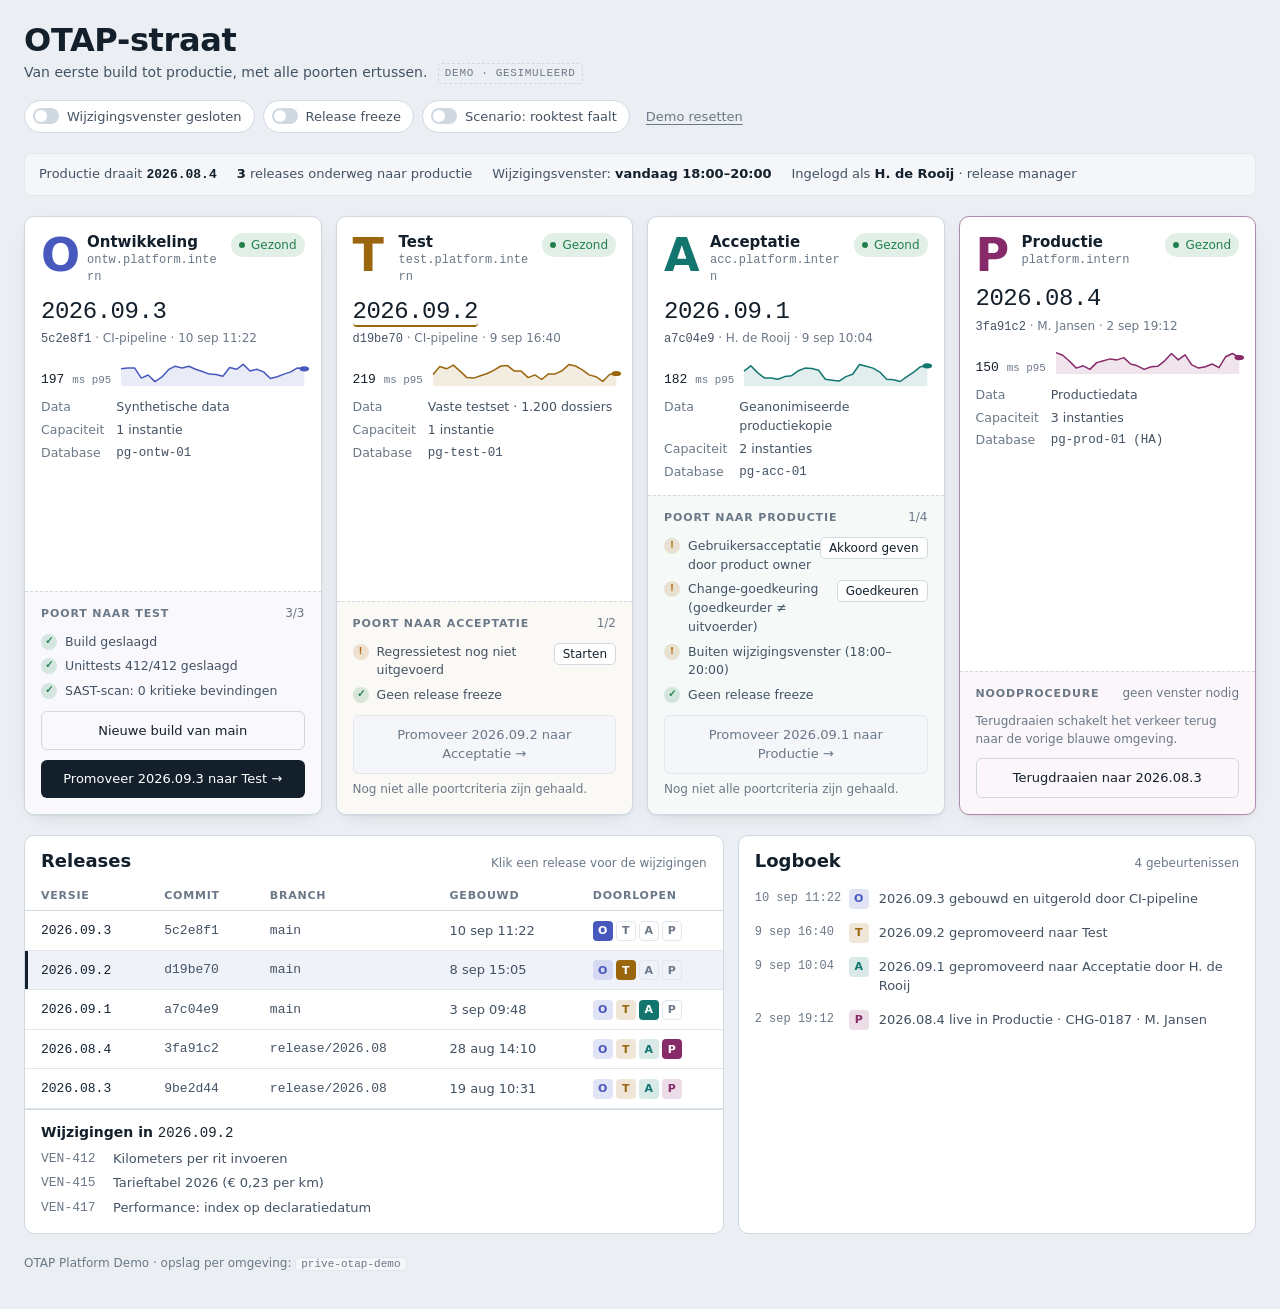
==== commit d8640a3c: "Icoon en app-naam per omgeving (uit Prive-App-Template) - build.py overgenomen uit de template: icoo" ====
--- a/index.html
+++ b/index.html
@@ -9,7 +9,9 @@
 <meta name="mobile-web-app-capable" content="yes">
 <meta name="apple-mobile-web-app-capable" content="yes">
 <meta name="apple-mobile-web-app-title" content="OTAP Demo">
-<link rel="manifest" href='data:application/manifest+json,{"name":"OTAP%20Platform%20Demo","short_name":"OTAP Demo","display":"standalone","start_url":"."}'>
+<link rel="apple-touch-icon" href="[data-uri]">
+<link rel="icon" href="[data-uri]">
+<link rel="manifest" href='data:application/manifest+json,{"name":"OTAP%20Platform%20Demo","short_name":"OTAP%20Demo","display":"standalone","start_url":".","icons":[{"src":"[data-uri]","sizes":"256x256","type":"image/png"}]}'>
 <style>:root { --merk: #2563eb; --merk-donker: #1e40af; --merk-licht: #3b82f6; }
 :root {
   --bg: #EBEFF3; --surface: #FFFFFF; --surface-2: #F4F6F9; --ink: #13202C; --ink-2: #435263; --ink-3: #6B7887;
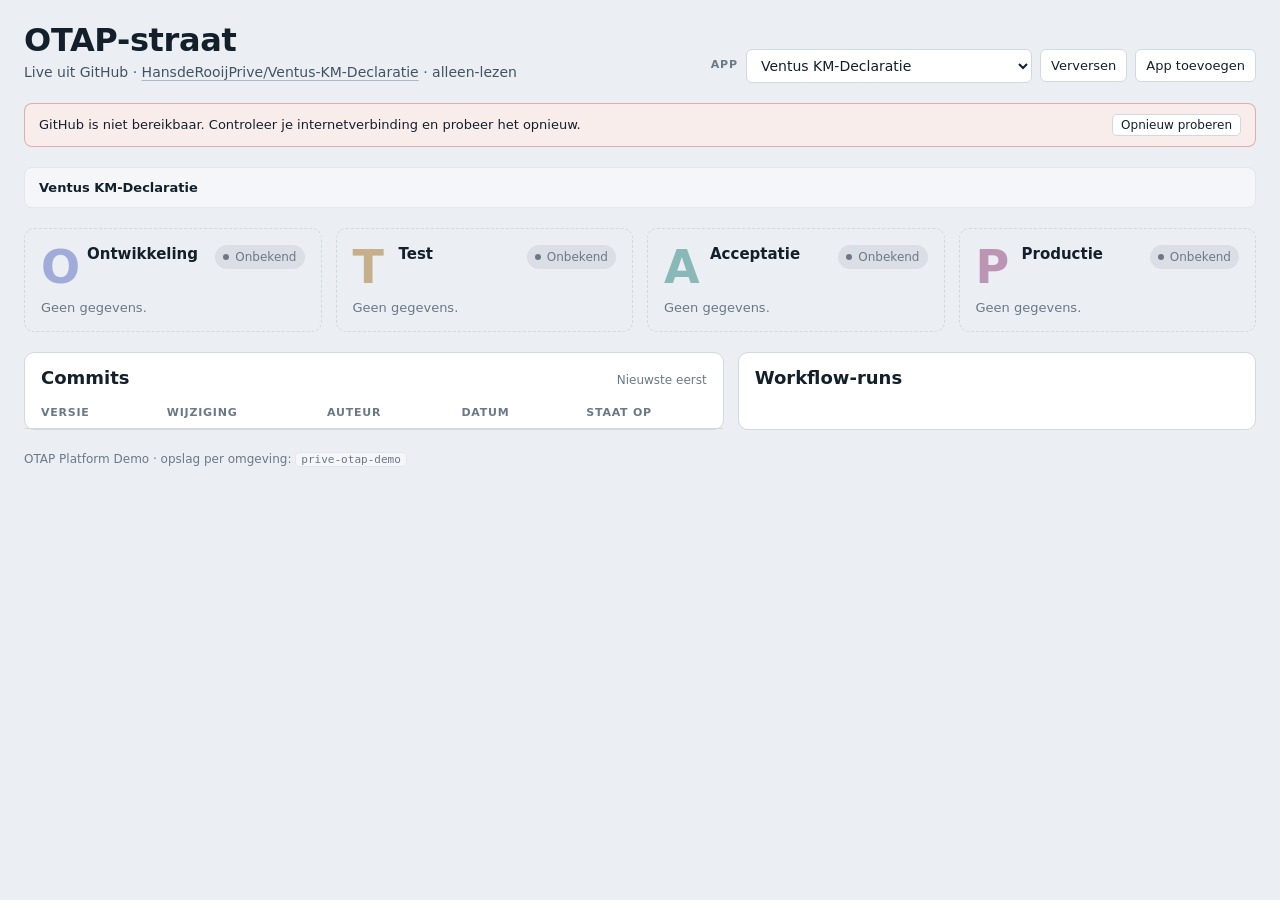
==== commit 0c55c38a: "Dashboard: app-kiezer met live OTAP-stand uit GitHub Bovenin kies je welke app je bekijkt (Ventus KM" ====
--- a/index.html
+++ b/index.html
@@ -172,6 +172,37 @@
 .log li.warn .txt { color: var(--warn); }
 .voet { font-size: 12px; color: var(--ink-3); }
 
+/* app-kiezer + live overzicht */
+[hidden] { display: none !important; }
+.view { display: flex; flex-direction: column; gap: 20px; }
+.lnk { color: inherit; text-decoration: underline; text-decoration-color: color-mix(in srgb, currentColor 35%, transparent); text-underline-offset: 3px; }
+.lnk:hover { text-decoration-color: currentColor; }
+.kiezer { display: flex; flex-wrap: wrap; gap: 8px; align-items: center; }
+.kiezer label { font-size: 11px; font-weight: 600; letter-spacing: .08em; text-transform: uppercase; color: var(--ink-3); }
+.kiezer select { font: 500 14px/1.2 var(--sans); color: var(--ink); background: var(--surface); border: 1px solid var(--line); border-radius: 6px;
+  padding: 7px 10px; min-width: 240px; max-width: 100%; }
+.kiezer .mini, .toevoeg .mini { padding: 6px 10px; font-size: 13px; border-radius: 6px; }
+.toevoeg { display: flex; flex-wrap: wrap; gap: 8px 10px; align-items: center; padding: 12px 14px; background: var(--surface); border: 1px solid var(--line); border-radius: 8px; }
+.toevoeg label { font-weight: 600; font-size: 13px; }
+.toevoeg input { font: 14px/1.2 var(--mono); color: var(--ink); background: var(--surface-2); border: 1px solid var(--line); border-radius: 6px; padding: 7px 10px; min-width: min(360px, 100%); }
+.toevoeg .hint { font-size: 12px; color: var(--ink-3); flex-basis: 100%; }
+.fout-tekst { font-size: 12.5px; color: var(--bad); }
+.fout-tekst:empty { display: none; }
+#live-status:empty { display: none; }
+.melding { display: flex; flex-wrap: wrap; gap: 8px 16px; align-items: center; justify-content: space-between; padding: 10px 14px; border-radius: 8px; font-size: 13px; }
+.melding.laden { background: var(--surface-2); color: var(--ink-2); border: 1px solid var(--line-2); }
+.melding.fout { background: color-mix(in srgb, var(--bad) 9%, var(--surface)); color: var(--ink); border: 1px solid color-mix(in srgb, var(--bad) 35%, transparent); }
+.ver-txt { font: 500 24px/1.15 var(--mono); letter-spacing: -.02em; font-variant-numeric: tabular-nums; }
+.msg { margin: 0; font-size: 13px; color: var(--ink-2); display: -webkit-box; -webkit-line-clamp: 2; -webkit-box-orient: vertical; overflow: hidden; }
+.lane.leeg { background: transparent; box-shadow: none; border-style: dashed; }
+.lane.leeg .glyph { opacity: .45; }
+.leeg-tekst { margin: 0; font-size: 13px; color: var(--ink-3); }
+.checks li.wait .ic { background: color-mix(in srgb, var(--env) 16%, transparent); color: var(--env); }
+.checks li.info .ic { background: var(--surface-2); color: var(--ink-3); border: 1px solid var(--line-2); }
+a.btn { text-decoration: none; }
+#live-commits tr { cursor: default; }
+td.msg-cell { white-space: normal; min-width: 240px; max-width: 480px; color: var(--ink); }
+
 @media (max-width: 1150px) { .lanes { grid-template-columns: repeat(2, minmax(0, 1fr)); } .lower { grid-template-columns: 1fr; } }
 @media (max-width: 640px) { .lanes { grid-template-columns: 1fr; } .wrap { padding: 16px; } .brand h1 { font-size: 26px; } }
 @media (prefers-reduced-motion: reduce) { *, *::before, *::after { animation: none !important; transition: none !important; } }
@@ -182,26 +213,65 @@
   <header>
     <div class="brand">
       <h1>OTAP-straat <span id="env-badge" title="Deze app draait zelf op deze omgeving"></span></h1>
-      <p>Van eerste build tot productie, met alle poorten ertussen. <span class="demo-tag">Demo · gesimuleerd</span></p>
+      <p id="subtitel"></p>
     </div>
+    <div class="kiezer">
+      <label for="app-kies">App</label>
+      <select id="app-kies"></select>
+      <button class="mini" id="ververs" type="button" data-l="ververs">Verversen</button>
+      <button class="mini" type="button" data-l="toevoegen">App toevoegen</button>
+      <button class="mini" id="verwijder" type="button" data-l="verwijder" hidden>Verwijderen</button>
+    </div>
+  </header>
+
+  <form id="toevoeg-form" class="toevoeg" hidden>
+    <label for="toevoeg-repo">GitHub-repo</label>
+    <input id="toevoeg-repo" placeholder="eigenaar/repo" autocomplete="off" spellcheck="false">
+    <button class="mini" type="submit">Toevoegen</button>
+    <button class="linkbtn" type="button" data-l="annuleer">Annuleren</button>
+    <span id="toevoeg-fout" class="fout-tekst" role="alert"></span>
+    <span class="hint">Alleen openbare repo's. Omgevingen worden herkend aan de branches development (Test), acceptatie en main (Productie).</span>
+  </form>
+
+  <div id="view-live" class="view" hidden>
+    <div id="live-status"></div>
+    <div class="summary" id="live-summary"></div>
+    <section class="lanes" id="live-lanes" aria-label="Omgevingen"></section>
+    <section class="lower">
+      <div class="panel">
+        <div class="panel-hd"><h2 id="live-commits-titel">Commits</h2><span>Nieuwste eerst</span></div>
+        <div class="tbl-wrap"><table>
+          <thead><tr><th>Versie</th><th>Wijziging</th><th>Auteur</th><th>Datum</th><th>Staat op</th></tr></thead>
+          <tbody id="live-commits"></tbody>
+        </table></div>
+      </div>
+      <div class="panel">
+        <div class="panel-hd"><h2>Workflow-runs</h2><span id="live-runcount"></span></div>
+        <ul class="log" id="live-log"></ul>
+      </div>
+    </section>
+  </div>
+
+  <div id="view-sim" class="view" hidden>
     <div class="controls" id="controls"></div>
-  </header>
-  <div class="summary" id="summary"></div>
-  <section class="lanes" id="lanes" aria-label="Omgevingen"></section>
-  <section class="lower">
-    <div class="panel">
-      <div class="panel-hd"><h2>Releases</h2><span>Klik een release voor de wijzigingen</span></div>
-      <div class="tbl-wrap"><table>
-        <thead><tr><th>Versie</th><th>Commit</th><th>Branch</th><th>Gebouwd</th><th>Doorlopen</th></tr></thead>
-        <tbody id="rels"></tbody>
-      </table></div>
-      <div class="detail" id="detail"></div>
-    </div>
-    <div class="panel">
-      <div class="panel-hd"><h2>Logboek</h2><span id="logcount"></span></div>
-      <ul class="log" id="log"></ul>
-    </div>
-  </section>
+    <div class="summary" id="summary"></div>
+    <section class="lanes" id="lanes" aria-label="Omgevingen"></section>
+    <section class="lower">
+      <div class="panel">
+        <div class="panel-hd"><h2>Releases</h2><span>Klik een release voor de wijzigingen</span></div>
+        <div class="tbl-wrap"><table>
+          <thead><tr><th>Versie</th><th>Commit</th><th>Branch</th><th>Gebouwd</th><th>Doorlopen</th></tr></thead>
+          <tbody id="rels"></tbody>
+        </table></div>
+        <div class="detail" id="detail"></div>
+      </div>
+      <div class="panel">
+        <div class="panel-hd"><h2>Logboek</h2><span id="logcount"></span></div>
+        <ul class="log" id="log"></ul>
+      </div>
+    </section>
+  </div>
+
   <footer class="voet">OTAP Platform Demo · opslag per omgeving: <code id="sleutel"></code></footer>
 </div>
 <script>(function () {
@@ -544,10 +614,393 @@
     if (n) n.innerHTML = s[s.length - 1] + ' <small>ms p95</small>';
   });
 }
+// Live overzicht: leest de OTAP-stand van een openbare GitHub-repo (alleen-lezen, zonder token).
+const API = 'https://api.github.com';
+const OEFEN = 'oefen';
+const BRANCH = { T: 'development', A: 'acceptatie', P: 'main' };
+const BRANCH_ENV = { development: 'T', acceptatie: 'A', main: 'P' };
+const STANDAARD_APPS = [
+  { repo: 'HansdeRooijPrive/Ventus-KM-Declaratie', naam: 'Ventus KM-Declaratie' },
+  { repo: 'HansdeRooijPrive/Prive-OTAP-Demo', naam: 'OTAP Platform Demo (deze app)' },
+  { repo: 'HansdeRooijPrive/Prive-Zeilen-Griekenland', naam: 'Zeilen in Griekenland' },
+  { repo: 'HansdeRooijPrive/Prive-Reizen-Schotland', naam: 'Reizen Schotland' }
+];
+const REPO_RE = /^[A-Za-z0-9-]+\/[A-Za-z0-9._-]+$/;
+const KEUZE_KEY = STORAGE_KEY + '.dashboard';
+const CACHE_KEY = STORAGE_KEY + '.github';
+const CACHE_MS = 5 * 60 * 1000;
+const VERSIE_RE = /\bv\d+(?:\.\d+)+\b/g;
+const UITKOMST = { success: 'geslaagd', failure: 'mislukt', cancelled: 'geannuleerd', timed_out: 'time-out', skipped: 'overgeslagen',
+  action_required: 'actie nodig', startup_failure: 'startfout', neutral: 'neutraal', stale: 'verouderd' };
+
+function leesJson(key, standaard) {
+  try { const v = JSON.parse(localStorage.getItem(key)); return v == null ? standaard : v; } catch (e) { return standaard; }
+}
+function schrijfJson(key, v) {
+  try { localStorage.setItem(key, JSON.stringify(v)); } catch (e) { /* geen opslag of vol */ }
+}
+function esc(s) {
+  return String(s == null ? '' : s).replace(/[&<>"']/g, function (c) { return { '&': '&amp;', '<': '&lt;', '>': '&gt;', '"': '&quot;', "'": '&#39;' }[c]; });
+}
+function fmt(iso) {
+  if (!iso) return '—';
+  const d = new Date(iso);
+  return d.getDate() + ' ' + MONTHS[d.getMonth()] + ' ' + String(d.getHours()).padStart(2, '0') + ':' + String(d.getMinutes()).padStart(2, '0');
+}
+function hhmm(ms) { const d = new Date(ms); return String(d.getHours()).padStart(2, '0') + ':' + String(d.getMinutes()).padStart(2, '0'); }
+function sha7(s) { return String(s || '').slice(0, 7); }
+function gelijk(a, b) { return String(a).toLowerCase() === String(b).toLowerCase(); }
+
+/* ---------- keuze van de app ---------- */
+let KEUZE = leesJson(KEUZE_KEY, null);
+if (!KEUZE || typeof KEUZE !== 'object') KEUZE = {};
+if (!Array.isArray(KEUZE.extra)) KEUZE.extra = [];
+KEUZE.extra = KEUZE.extra.filter(function (a) { return a && REPO_RE.test(a.repo); });
+
+function alleApps() { return STANDAARD_APPS.concat(KEUZE.extra); }
+function appInfo(repo) {
+  const a = alleApps().find(function (x) { return gelijk(x.repo, repo); });
+  return a || { repo: repo, naam: repo.split('/')[1].replace(/[-_]+/g, ' ') };
+}
+function pagesUrl(repo, k) {
+  const delen = repo.split('/');
+  const basis = 'https://' + delen[0].toLowerCase() + '.github.io/' + delen[1] + '/';
+  return k === 'P' ? basis : k === 'A' ? basis + 'acceptatie/' : basis + 'test/';
+}
+function uitHash() {
+  const m = location.hash.match(/^#app=(.+)$/);
+  if (!m) return null;
+  let v;
+  try { v = decodeURIComponent(m[1]); } catch (e) { return null; }
+  return v === OEFEN || REPO_RE.test(v) ? v : null;
+}
+
+/* ---------- GitHub ophalen ---------- */
+const LIVE = { repo: null, laden: false, fout: null, data: null, opgehaald: 0, limiet: null };
+let liveVolgnr = 0;
+
+function gh(pad) {
+  return fetch(API + pad, { headers: { Accept: 'application/vnd.github+json' } })
+    .catch(function () { const e = new Error('netwerk'); e.netwerk = true; throw e; })
+    .then(function (r) {
+      const rest = r.headers.get('X-RateLimit-Remaining');
+      if (rest !== null) LIVE.limiet = { rest: +rest, max: +(r.headers.get('X-RateLimit-Limit') || 60), reset: +(r.headers.get('X-RateLimit-Reset') || 0) };
+      if (r.ok) return r.json();
+      const e = new Error('http ' + r.status);
+      e.status = r.status;
+      throw e;
+    });
+}
+function slankCommit(c) {
+  const cm = c.commit || {}, au = cm.author || cm.committer || {};
+  return { sha: c.sha, msg: String(cm.message || '').split('\n')[0], auteur: au.name || (c.author && c.author.login) || '', datum: au.date || null, url: c.html_url };
+}
+function slankRun(r) {
+  return { naam: r.name || '', branch: r.head_branch || '', sha: r.head_sha, status: r.status, uitkomst: r.conclusion, datum: r.created_at, url: r.html_url };
+}
+function foutTekst(e, repo) {
+  if (e.netwerk) return 'GitHub is niet bereikbaar. Controleer je internetverbinding en probeer het opnieuw.';
+  if (e.status === 404) return 'Repo ' + repo + ' niet gevonden. Controleer de naam; alleen openbare repo\'s zijn te lezen.';
+  if ((e.status === 403 || e.status === 429) && LIVE.limiet && LIVE.limiet.rest === 0) {
+    return 'GitHub-limiet bereikt (60 verzoeken per uur zonder inloggen). Weer beschikbaar om ' + hhmm(LIVE.limiet.reset * 1000) + '.';
+  }
+  if (e.status) return 'GitHub gaf een foutmelding (' + e.status + '). Probeer het later opnieuw.';
+  if (window.console) console.error(e);
+  return 'De gegevens van GitHub hadden een onverwachte vorm.';
+}
+
+function haalApp(repo, forceer) {
+  const cache = leesJson(CACHE_KEY, {});
+  const c = cache[repo];
+  const nr = ++liveVolgnr;
+  LIVE.repo = repo;
+  LIVE.fout = null;
+  LIVE.data = c ? c.d : null;
+  LIVE.opgehaald = c ? c.t : 0;
+  if (!forceer && c && Date.now() - c.t < CACHE_MS) { LIVE.laden = false; renderLive(); return Promise.resolve(); }
+  LIVE.laden = true;
+  renderLive();
+  const pad = '/repos/' + repo;
+  return gh(pad + '/branches?per_page=100').then(function (branches) {
+    const namen = branches.map(function (b) { return b.name; });
+    const envB = ['development', 'acceptatie', 'main'].filter(function (b) { return namen.indexOf(b) >= 0; });
+    return Promise.all([gh(pad + '/actions/runs?per_page=60')].concat(envB.map(function (b) { return gh(pad + '/commits?per_page=30&sha=' + b); })))
+      .then(function (res) {
+        const commits = {};
+        envB.forEach(function (b, i) { commits[b] = res[i + 1].map(slankCommit); });
+        return { runs: (res[0].workflow_runs || []).map(slankRun), commits: commits };
+      });
+  }).then(function (d) {
+    if (nr !== liveVolgnr) return;
+    LIVE.data = d; LIVE.opgehaald = Date.now(); LIVE.laden = false;
+    const vers = leesJson(CACHE_KEY, {});
+    vers[repo] = { t: LIVE.opgehaald, d: d };
+    Object.keys(vers).sort(function (a, b) { return vers[b].t - vers[a].t; }).slice(6).forEach(function (r) { delete vers[r]; });
+    schrijfJson(CACHE_KEY, vers);
+    renderLive();
+  }).catch(function (e) {
+    if (nr !== liveVolgnr) return;
+    LIVE.laden = false;
+    LIVE.fout = foutTekst(e, repo);
+    renderLive();
+  });
+}
+
+/* ---------- model ---------- */
+function isDeploy(r) { return /deploy/i.test(r.naam); }
+function isFout(r) { return r.status === 'completed' && ['success', 'skipped', 'neutral'].indexOf(r.uitkomst) < 0; }
+// Hoogste versienummer uit het commitbericht ("Release: v3.20 + v3.21" -> v3.21), anders de korte sha.
+function versie(c) {
+  if (!c) return '—';
+  const m = c.msg.match(VERSIE_RE);
+  if (!m) return sha7(c.sha);
+  function delen(v) { return v.slice(1).split('.').map(Number); }
+  return m.reduce(function (hoogste, v) {
+    const a = delen(v), b = delen(hoogste);
+    for (let i = 0; i < Math.max(a.length, b.length); i++) {
+      if ((a[i] || 0) !== (b[i] || 0)) return (a[i] || 0) > (b[i] || 0) ? v : hoogste;
+    }
+    return hoogste;
+  });
+}
+function laatstePerWorkflow(runs) {
+  const gezien = {}, uit = [];
+  runs.forEach(function (r) { if (!gezien[r.naam]) { gezien[r.naam] = 1; uit.push(r); } });
+  return uit;
+}
+function zoekCommit(d, sha, repo) {
+  for (const b in d.commits) {
+    const c = d.commits[b].find(function (x) { return x.sha === sha; });
+    if (c) return c;
+  }
+  return { sha: sha, msg: '', auteur: '', datum: null, url: 'https://github.com/' + repo + '/commit/' + sha };
+}
+function model(d, repo) {
+  const M = {};
+  ['T', 'A', 'P'].forEach(function (k) {
+    const b = BRANCH[k], lijst = d.commits[b];
+    if (!lijst) { M[k] = null; return; }
+    const runs = d.runs.filter(function (r) { return r.branch === b; });
+    const deploys = runs.filter(isDeploy);
+    const live = deploys.filter(function (r) { return r.status === 'completed' && r.uitkomst === 'success'; })[0] || null;
+    M[k] = {
+      branch: b, lijst: lijst, head: lijst[0] || null, deploys: deploys, laatste: deploys[0] || null, live: live,
+      liveCommit: live ? zoekCommit(d, live.sha, repo) : null,
+      checks: laatstePerWorkflow(runs.filter(function (r) { return !isDeploy(r); }))
+    };
+  });
+  return M;
+}
+// Aantal commits op de bron die (binnen de laatste 30) nog niet op het doel staan.
+function wachtend(bron, doel) {
+  const set = {};
+  doel.forEach(function (c) { set[c.sha] = 1; });
+  for (let i = 0; i < bron.length; i++) if (set[bron[i].sha]) return i;
+  return bron.length >= 30 ? '30+' : bron.length;
+}
+function commitsTekst(n) { return n + ' ' + (n === 1 ? 'commit' : 'commits'); }
+
+/* ---------- weergave ---------- */
+function pillL(c, t, bezig) { return '<span class="pill' + (bezig ? ' busy' : '') + '" style="--c:' + c + '">' + t + '</span>'; }
+function extLink(url, tekst, cls) { return '<a class="' + cls + '" href="' + esc(url) + '" target="_blank" rel="noopener">' + tekst + '</a>'; }
+function item(cls, ic, tekst) { return '<li class="' + cls + '"><span class="ic">' + ic + '</span><span class="lbl">' + tekst + '</span></li>'; }
+function laneKop(k, sub, pill, cls) {
+  return '<article class="lane' + (cls || '') + '" data-env="' + k + '" style="--env:' + envVar(k) + '">' +
+    '<div class="lane-head"><div class="glyph" aria-hidden="true">' + k + '</div><div class="lane-title"><h2>' + OMG[k].name + '</h2><div class="host">' + sub + '</div></div>' + pill + '</div>';
+}
+function checkItem(r) {
+  const naam = extLink(r.url, esc(r.naam), 'lnk');
+  if (r.status !== 'completed') return item('run', '…', naam + ' loopt');
+  if (isFout(r)) return item('no', '!', naam + ': ' + (UITKOMST[r.uitkomst] || esc(r.uitkomst)));
+  return item('ok', '✓', naam + ' ' + (UITKOMST[r.uitkomst] || 'geslaagd'));
+}
+
+function laneLiveO(M, repo) {
+  const T = M.T;
+  if (!T) {
+    return laneKop('O', 'branch development', pillL('var(--ink-3)', 'Geen branch'), ' leeg') +
+      '<div class="lane-body"><p class="leeg-tekst">Deze app heeft geen branch <code>development</code>.</p></div></article>';
+  }
+  const head = T.head, checks = T.checks;
+  const bezig = checks.some(function (r) { return r.status !== 'completed'; });
+  const fout = checks.some(isFout);
+  const pill = bezig ? pillL('var(--env)', 'Checks lopen…', true) : fout ? pillL('var(--bad)', 'CI rood') : checks.length ? pillL('var(--ok)', 'CI groen') : pillL('var(--ink-3)', 'Geen checks');
+  let h = laneKop('O', 'branch development', pill);
+  h += '<div class="lane-body"><div class="ver"><div class="ver-txt">' + esc(versie(head)) + '</div>';
+  h += '<div class="ver-meta">' + (head ? '<span class="mono">' + sha7(head.sha) + '</span> · ' + esc(head.auteur) + ' · ' + fmt(head.datum) : 'Geen commits') + '</div></div>';
+  if (head) h += '<p class="msg">' + esc(head.msg) + '</p>';
+  h += '<dl class="facts"><dt>Bron</dt><dd>' + extLink('https://github.com/' + repo + '/commits/development', 'Commits op development', 'lnk') + '</dd></dl></div>';
+  h += '<div class="gate"><div class="gate-hd"><span>Poort naar Test</span><em>automatisch bij push</em></div><ul class="checks">';
+  h += checks.length ? checks.map(checkItem).join('') : item('info', 'i', 'Geen CI-workflows gevonden');
+  if (T.live && head && T.live.sha === head.sha) h += item('ok', '✓', 'Nieuwste commit staat op Test');
+  else if (T.laatste && head && T.laatste.sha === head.sha && T.laatste.status !== 'completed') h += item('run', '…', 'Uitrol naar Test loopt');
+  else h += item('no', '!', 'Nieuwste commit staat nog niet op Test');
+  return h + '</ul></div></article>';
+}
+
+function laneLiveEnv(k, M, repo) {
+  const E = M[k], b = BRANCH[k];
+  const url = pagesUrl(repo, k), host = url.replace(/^https:\/\/[^/]+/, '');
+  if (!E) {
+    return laneKop(k, esc(host), pillL('var(--ink-3)', 'Niet ingericht'), ' leeg') +
+      '<div class="lane-body"><p class="leeg-tekst">Deze app heeft geen branch <code>' + b + '</code>.' +
+      (k === 'A' ? ' Wijzigingen gaan van Test rechtstreeks naar Productie.' : '') + '</p></div></article>';
+  }
+  const L = E.laatste;
+  const pill = !L ? pillL('var(--ink-3)', 'Niet uitgerold')
+    : L.status !== 'completed' ? pillL('var(--env)', 'Uitrollen…', true)
+    : L.uitkomst === 'success' ? pillL('var(--ok)', 'Live') : pillL('var(--bad)', 'Uitrol mislukt');
+  let h = laneKop(k, extLink(url, esc(host), 'lnk'), pill, k === 'P' ? ' is-prod' : '');
+  h += '<div class="lane-body"><div class="ver"><div class="ver-txt">' + (E.live ? esc(versie(E.liveCommit)) : '—') + '</div>';
+  h += '<div class="ver-meta">' + (E.live ? '<span class="mono">' + sha7(E.live.sha) + '</span> · uitgerold ' + fmt(E.live.datum) : 'Nog geen geslaagde uitrol gevonden') + '</div></div>';
+  if (E.live && E.liveCommit.msg) h += '<p class="msg">' + esc(E.liveCommit.msg) + '</p>';
+  if (L && isFout(L) && E.live) {
+    h += '<div class="note"><b>Laatste uitrol ' + (UITKOMST[L.uitkomst] || 'mislukt') + '</b> (' + fmt(L.datum) + '). Op ' + OMG[k].name + ' staat nog ' + esc(versie(E.liveCommit)) + '.</div>';
+  }
+  h += '<dl class="facts"><dt>Branch</dt><dd><code>' + b + '</code></dd>';
+  if (L) h += '<dt>Uitrol</dt><dd>' + extLink(L.url, esc(L.naam), 'lnk') + ' · ' + (L.status !== 'completed' ? 'bezig' : (UITKOMST[L.uitkomst] || esc(L.uitkomst))) + '</dd>';
+  h += '</dl></div><div class="gate">';
+  if (k !== 'P') {
+    const nk = k === 'T' ? (M.A ? 'A' : 'P') : 'P', N = M[nk];
+    const fout = E.checks.some(isFout), bezig = E.checks.some(function (r) { return r.status !== 'completed'; });
+    h += '<div class="gate-hd"><span>Op weg naar ' + OMG[nk].name + '</span><em>' + (nk === 'P' ? 'na akkoord' : 'fast-forward') + '</em></div><ul class="checks">';
+    h += !E.checks.length ? item('info', 'i', 'Geen CI op ' + b) : bezig ? item('run', '…', 'CI loopt op ' + b) : fout ? item('no', '!', 'CI rood op ' + b) : item('ok', '✓', 'CI groen op ' + b);
+    h += !L ? item('no', '!', 'Nog niet uitgerold') : L.status !== 'completed' ? item('run', '…', 'Uitrol loopt')
+      : L.uitkomst === 'success' ? item('ok', '✓', 'Uitrol geslaagd') : item('no', '!', 'Uitrol ' + (UITKOMST[L.uitkomst] || 'mislukt'));
+    if (N) {
+      const n = wachtend(E.lijst, N.lijst);
+      h += n === 0 ? item('ok', '✓', OMG[nk].name + ' is bij') : item('wait', '→', commitsTekst(n) + ' klaar voor ' + OMG[nk].name);
+    }
+    if (nk === 'P') h += item('info', 'i', 'Productie alleen na expliciet akkoord');
+    h += '</ul>' + extLink('https://github.com/' + repo + '/compare/' + BRANCH[nk] + '...' + b, 'Verschil met ' + OMG[nk].name + ' op GitHub →', 'btn ghost');
+  } else {
+    h += '<div class="gate-hd"><span>Productie</span><em>alleen-lezen</em></div>';
+    h += extLink(url, 'Open de app →', 'btn prod') + extLink('https://github.com/' + repo + '/actions?query=branch%3Amain', 'Uitrolgeschiedenis op GitHub', 'btn ghost');
+  }
+  return h + '</div></article>';
+}
+
+function renderLive() {
+  const repo = LIVE.repo, d = LIVE.data;
+  if (!repo) return;
+  const st = document.getElementById('live-status');
+  if (LIVE.fout) st.innerHTML = '<div class="melding fout"><span>' + esc(LIVE.fout) + '</span><button class="mini" type="button" data-l="ververs">Opnieuw proberen</button></div>';
+  else if (LIVE.laden) st.innerHTML = '<div class="melding laden">' + (d ? 'Bijwerken vanuit GitHub…' : 'Stand wordt gelezen uit GitHub…') + '</div>';
+  else st.innerHTML = '';
+
+  const naam = '<span><b>' + esc(appInfo(repo).naam) + '</b></span>';
+  if (!d) {
+    document.getElementById('live-summary').innerHTML = naam;
+    document.getElementById('live-lanes').innerHTML = ORDER.map(function (k) {
+      return laneKop(k, '', pillL('var(--ink-3)', LIVE.fout ? 'Onbekend' : '…'), ' leeg') +
+        '<div class="lane-body"><p class="leeg-tekst">' + (LIVE.fout ? 'Geen gegevens.' : 'Laden…') + '</p></div></article>';
+    }).join('');
+    document.getElementById('live-commits').innerHTML = '';
+    document.getElementById('live-log').innerHTML = '';
+    document.getElementById('live-runcount').textContent = '';
+    return;
+  }
+
+  const M = model(d, repo);
+  const doelK = M.A ? 'A' : 'P';
+  let s = naam;
+  s += M.P && M.P.live ? '<span>Productie draait <b class="mono">' + esc(versie(M.P.liveCommit)) + '</b> sinds ' + fmt(M.P.live.datum) + '</span>'
+    : '<span>Productie: <b>nog geen geslaagde uitrol</b></span>';
+  if (M.T && M[doelK]) s += '<span><b>' + commitsTekst(wachtend(M.T.lijst, M[doelK].lijst)) + '</b> op Test nog niet in ' + OMG[doelK].name + '</span>';
+  const rood = ['T', 'A', 'P'].reduce(function (t, k) { return t + (M[k] ? M[k].checks.filter(isFout).length : 0); }, 0);
+  s += '<span>CI: <b style="color:var(' + (rood ? '--bad' : '--ok') + ')">' + (rood ? rood + ' rood' : 'groen') + '</b></span>';
+  s += '<span>Bijgewerkt ' + hhmm(LIVE.opgehaald) + (LIVE.limiet ? ' · GitHub-limiet ' + LIVE.limiet.rest + '/' + LIVE.limiet.max : '') + '</span>';
+  document.getElementById('live-summary').innerHTML = s;
+
+  document.getElementById('live-lanes').innerHTML = laneLiveO(M, repo) + laneLiveEnv('T', M, repo) + laneLiveEnv('A', M, repo) + laneLiveEnv('P', M, repo);
+
+  const lijstB = M.T ? 'development' : M.A ? 'acceptatie' : 'main';
+  const lijst = (d.commits[lijstB] || []).slice(0, 15);
+  document.getElementById('live-commits-titel').textContent = 'Commits op ' + lijstB;
+  const idxT = M.T && M.T.live ? M.T.lijst.findIndex(function (c) { return c.sha === M.T.live.sha; }) : -1;
+  const sets = {};
+  ['A', 'P'].forEach(function (k) { sets[k] = {}; if (M[k]) M[k].lijst.forEach(function (c) { sets[k][c.sha] = 1; }); });
+  document.getElementById('live-commits').innerHTML = lijst.map(function (c, i) {
+    const pips = ORDER.map(function (k) {
+      let cls = '';
+      if (k === 'O') cls = lijstB === 'development' ? (i === 0 ? ' here' : ' on') : '';
+      else if (k === 'T') cls = !M.T ? '' : (M.T.live && c.sha === M.T.live.sha) ? ' here' : (idxT >= 0 && i > idxT) ? ' on' : '';
+      else cls = !M[k] ? '' : (M[k].live && c.sha === M[k].live.sha) ? ' here' : sets[k][c.sha] ? ' on' : '';
+      return '<span class="pip' + cls + '" style="--env:' + envVar(k) + '" title="' + OMG[k].name + '">' + k + '</span>';
+    }).join('');
+    return '<tr><td class="v">' + esc(versie(c)) + '</td><td class="msg-cell">' + extLink(c.url, esc(c.msg), 'lnk') + '</td><td>' + esc(c.auteur) +
+      '</td><td>' + fmt(c.datum) + '</td><td><span class="pips">' + pips + '</span></td></tr>';
+  }).join('');
+
+  document.getElementById('live-runcount').textContent = d.runs.length + ' recente runs';
+  document.getElementById('live-log').innerHTML = d.runs.slice(0, 25).map(function (r) {
+    const k = BRANCH_ENV[r.branch];
+    const lv = r.status !== 'completed' ? 'info' : isFout(r) ? (r.uitkomst === 'cancelled' ? 'warn' : 'bad') : 'ok';
+    const uit = r.status !== 'completed' ? 'bezig' : (UITKOMST[r.uitkomst] || esc(r.uitkomst));
+    return '<li class="' + lv + '"><time>' + fmt(r.datum) + '</time><span class="e" style="--env:' + (k ? envVar(k) : 'var(--ink-3)') + '" title="' + esc(r.branch) + '">' +
+      (k || '·') + '</span><span class="txt">' + extLink(r.url, esc(r.naam), 'lnk') + ' · ' + uit + ' · <span class="mono">' + esc(r.branch) + '</span></span></li>';
+  }).join('');
+}
+
+/* ---------- kiezer ---------- */
+function renderKiezer() {
+  const sel = document.getElementById('app-kies');
+  let h = '<optgroup label="Live uit GitHub">';
+  alleApps().forEach(function (a) { h += '<option value="' + esc(a.repo) + '">' + esc(a.naam) + '</option>'; });
+  if (KEUZE.app !== OEFEN && !alleApps().some(function (a) { return gelijk(a.repo, KEUZE.app); })) {
+    h += '<option value="' + esc(KEUZE.app) + '">' + esc(appInfo(KEUZE.app).naam) + '</option>';
+  }
+  h += '</optgroup><optgroup label="Oefenen"><option value="' + OEFEN + '">Oefenstraat (simulatie)</option></optgroup>';
+  sel.innerHTML = h;
+  sel.value = KEUZE.app;
+  document.getElementById('verwijder').hidden = !KEUZE.extra.some(function (a) { return gelijk(a.repo, KEUZE.app); });
+  document.getElementById('ververs').hidden = KEUZE.app === OEFEN;
+}
+
+function kies(app) {
+  KEUZE.app = app;
+  schrijfJson(KEUZE_KEY, KEUZE);
+  if (location.hash !== '#app=' + app) history.replaceState(null, '', '#app=' + app);
+  const live = app !== OEFEN;
+  document.getElementById('view-live').hidden = !live;
+  document.getElementById('view-sim').hidden = live;
+  document.getElementById('subtitel').innerHTML = live
+    ? 'Live uit GitHub · ' + extLink('https://github.com/' + app, esc(app), 'lnk') + ' · alleen-lezen'
+    : 'Van eerste build tot productie, met alle poorten ertussen. <span class="demo-tag">Oefenstraat · gesimuleerd</span>';
+  renderKiezer();
+  if (live) haalApp(app, false);
+}
+
+function voegToe(invoer) {
+  let r = String(invoer || '').trim().replace(/^https?:\/\/github\.com\//i, '').replace(/\.git$/i, '').replace(/\/+$/, '');
+  if (!REPO_RE.test(r)) return 'Vul een repo in als eigenaar/repo, bijvoorbeeld HansdeRooijPrive/Prive-Reizen-Schotland.';
+  const bestaand = alleApps().find(function (a) { return gelijk(a.repo, r); });
+  if (bestaand) r = bestaand.repo;
+  else KEUZE.extra.push({ repo: r, naam: r.split('/')[1].replace(/[-_]+/g, ' ') });
+  kies(r);
+  return '';
+}
 if (ENV_LABEL) document.getElementById('env-badge').textContent = ENV_LABEL;
 document.getElementById('sleutel').textContent = STORAGE_KEY;
 
+const LIVE_ACT = {
+  ververs: function () { if (KEUZE.app !== OEFEN) haalApp(KEUZE.app, true); },
+  toevoegen: function () {
+    const f = document.getElementById('toevoeg-form');
+    f.hidden = !f.hidden;
+    document.getElementById('toevoeg-fout').textContent = '';
+    if (!f.hidden) document.getElementById('toevoeg-repo').focus();
+  },
+  annuleer: function () { document.getElementById('toevoeg-form').hidden = true; },
+  verwijder: function () {
+    KEUZE.extra = KEUZE.extra.filter(function (a) { return !gelijk(a.repo, KEUZE.app); });
+    kies(STANDAARD_APPS[0].repo);
+  }
+};
+
 document.addEventListener('click', function (e) {
+  const l = e.target.closest('[data-l]');
+  if (l) { LIVE_ACT[l.dataset.l](); return; }
   const b = e.target.closest('[data-a]');
   if (!b || b.disabled) return;
   ACT[b.dataset.a](b.dataset.k);
@@ -555,14 +1008,32 @@
 document.getElementById('rels').addEventListener('keydown', function (e) {
   if ((e.key === 'Enter' || e.key === ' ') && e.target.dataset.a) { e.preventDefault(); ACT.sel(e.target.dataset.k); }
 });
+document.getElementById('app-kies').addEventListener('change', function () { kies(this.value); });
+document.getElementById('toevoeg-form').addEventListener('submit', function (e) {
+  e.preventDefault();
+  const fout = voegToe(document.getElementById('toevoeg-repo').value);
+  document.getElementById('toevoeg-fout').textContent = fout;
+  if (!fout) { this.hidden = true; this.reset(); }
+});
+window.addEventListener('hashchange', function () {
+  const h = uitHash();
+  if (h && h !== KEUZE.app) kies(h);
+});
 
 render();
+kies(uitHash() || (KEUZE.app === OEFEN || REPO_RE.test(KEUZE.app || '') ? KEUZE.app : STANDAARD_APPS[0].repo));
 setInterval(tikMetrieken, reduced ? 8000 : 3000);
+// Live stand automatisch verversen zodra de cache verloopt (alleen als de pagina zichtbaar is).
+setInterval(function () {
+  if (KEUZE.app !== OEFEN && !LIVE.laden && document.visibilityState === 'visible' && Date.now() - LIVE.opgehaald > CACHE_MS) haalApp(KEUZE.app, false);
+}, 60000);
 
 // Testhaakje voor de geautomatiseerde tests.
 window.__app = {
   get env() { return ENV; },
   get key() { return STORAGE_KEY; },
+  get keuze() { return KEUZE.app; },
+  kies: kies,
   staat: function () { return JSON.parse(JSON.stringify(S)); },
   huidig: cur,
   bezig: busy,
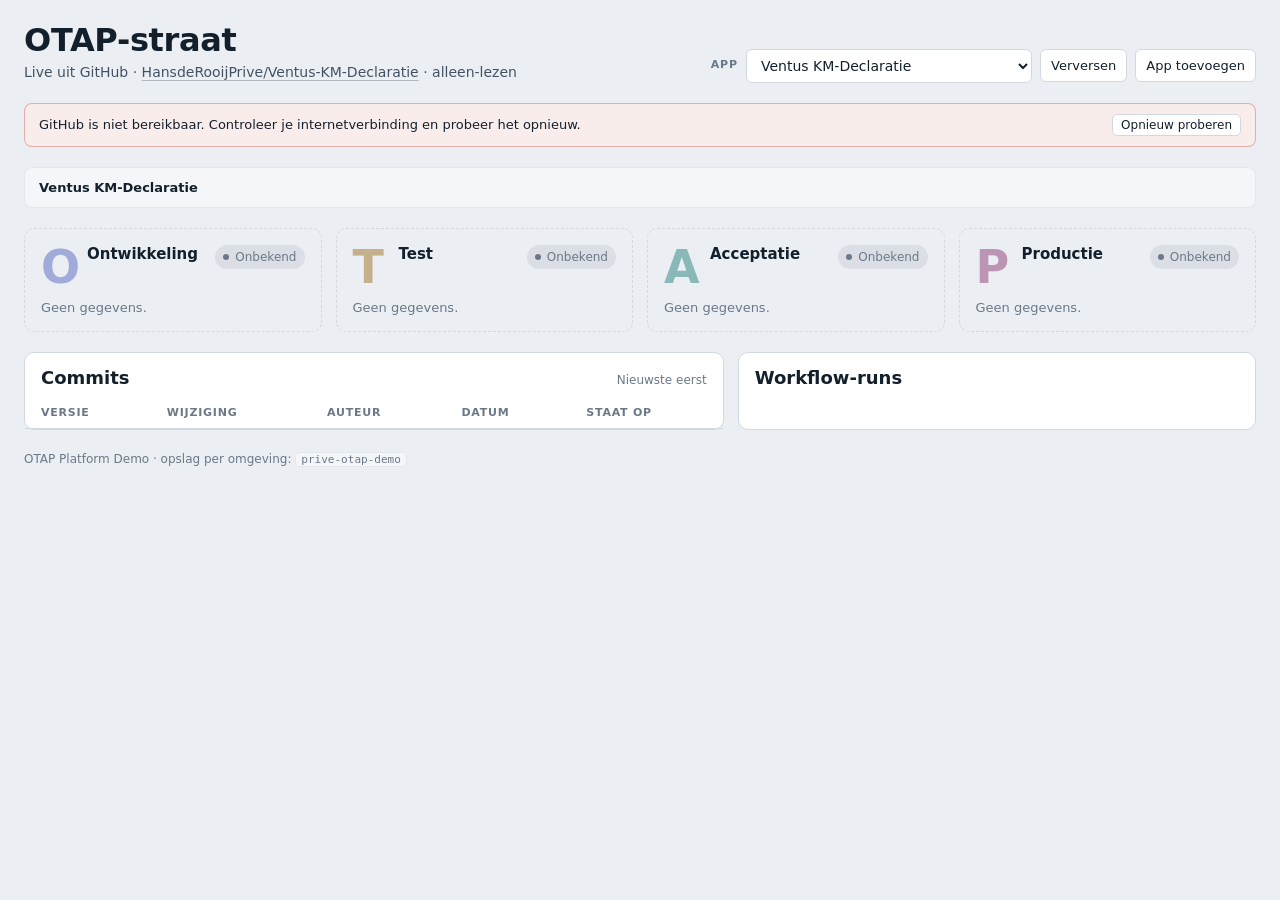
==== commit 74aa2793: "Overstap naar OTAP-CI v2: centrale bouwstap, eigen iconen - build.py is nu de dunne ingang naar de c" ====
--- a/index.html
+++ b/index.html
@@ -9,9 +9,9 @@
 <meta name="mobile-web-app-capable" content="yes">
 <meta name="apple-mobile-web-app-capable" content="yes">
 <meta name="apple-mobile-web-app-title" content="OTAP Demo">
-<link rel="apple-touch-icon" href="[data-uri]">
-<link rel="icon" href="[data-uri]">
-<link rel="manifest" href='data:application/manifest+json,{"name":"OTAP%20Platform%20Demo","short_name":"OTAP%20Demo","display":"standalone","start_url":".","icons":[{"src":"[data-uri]","sizes":"256x256","type":"image/png"}]}'>
+<link rel="apple-touch-icon" href="[data-uri]">
+<link rel="icon" href="[data-uri]">
+<link rel="manifest" href='data:application/manifest+json,{"name":"OTAP%20Platform%20Demo","short_name":"OTAP%20Demo","display":"standalone","start_url":".","icons":[{"src":"[data-uri]","sizes":"256x256","type":"image/png"}]}'>
 <style>:root { --merk: #2563eb; --merk-donker: #1e40af; --merk-licht: #3b82f6; }
 :root {
   --bg: #EBEFF3; --surface: #FFFFFF; --surface-2: #F4F6F9; --ink: #13202C; --ink-2: #435263; --ink-3: #6B7887;
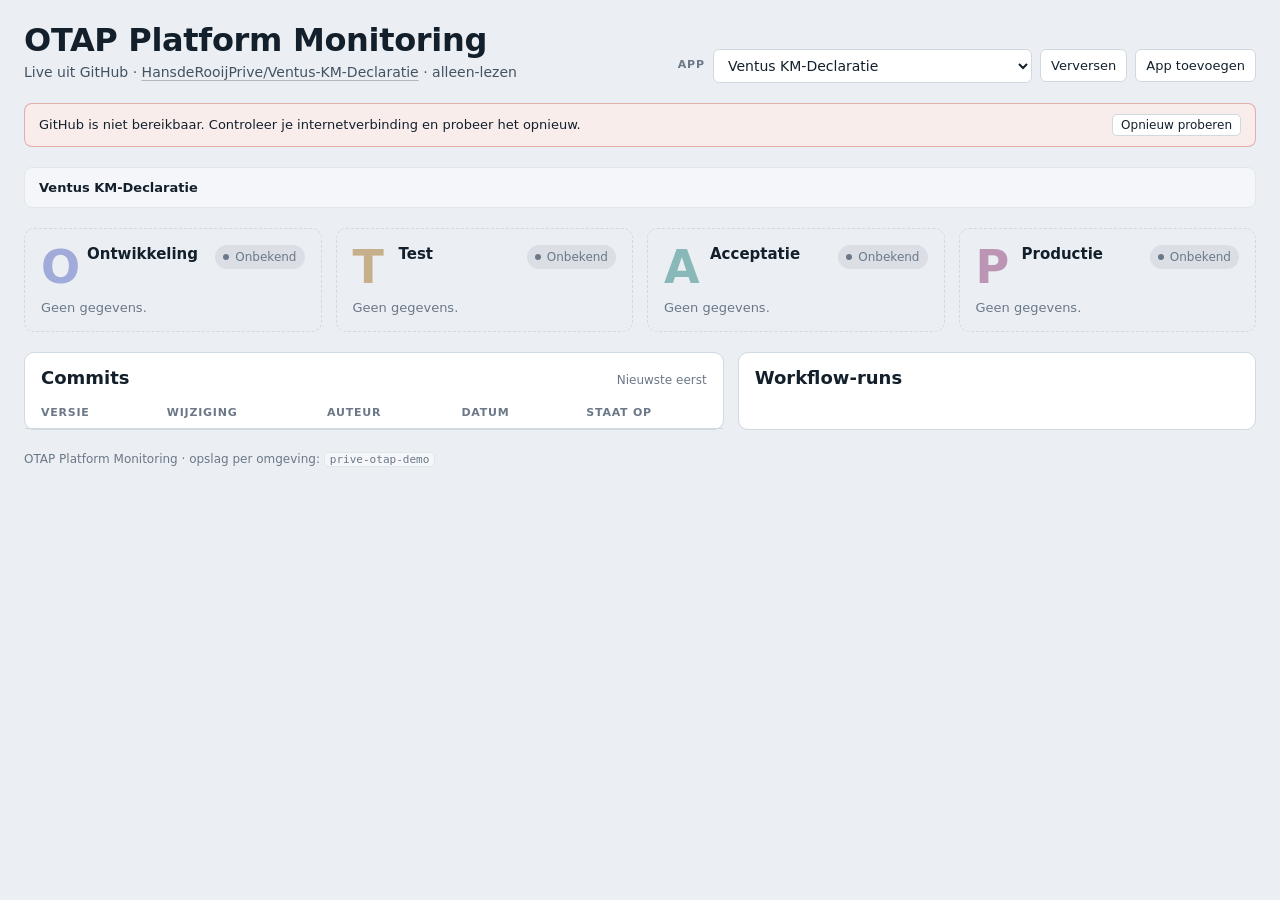
==== commit 853edbd1: "Naam: OTAP Platform Monitoring - app.json: name "OTAP Platform Monitoring", short_name "OTAP Monitor" ====
--- a/index.html
+++ b/index.html
@@ -4,14 +4,14 @@
 <meta charset="utf-8">
 <meta name="viewport" content="width=device-width, initial-scale=1, viewport-fit=cover">
 <meta name="color-scheme" content="light dark">
-<title>OTAP Platform Demo</title>
+<title>OTAP Platform Monitoring</title>
 <meta name="theme-color" content="#2563eb">
 <meta name="mobile-web-app-capable" content="yes">
 <meta name="apple-mobile-web-app-capable" content="yes">
-<meta name="apple-mobile-web-app-title" content="OTAP Demo">
+<meta name="apple-mobile-web-app-title" content="OTAP Monitor">
 <link rel="apple-touch-icon" href="[data-uri]">
 <link rel="icon" href="[data-uri]">
-<link rel="manifest" href='data:application/manifest+json,{"name":"OTAP%20Platform%20Demo","short_name":"OTAP%20Demo","display":"standalone","start_url":".","icons":[{"src":"[data-uri]","sizes":"256x256","type":"image/png"}]}'>
+<link rel="manifest" href='data:application/manifest+json,{"name":"OTAP%20Platform%20Monitoring","short_name":"OTAP%20Monitor","display":"standalone","start_url":".","icons":[{"src":"[data-uri]","sizes":"256x256","type":"image/png"}]}'>
 <style>:root { --merk: #2563eb; --merk-donker: #1e40af; --merk-licht: #3b82f6; }
 :root {
   --bg: #EBEFF3; --surface: #FFFFFF; --surface-2: #F4F6F9; --ink: #13202C; --ink-2: #435263; --ink-3: #6B7887;
@@ -212,7 +212,7 @@
 <div class="wrap">
   <header>
     <div class="brand">
-      <h1>OTAP-straat <span id="env-badge" title="Deze app draait zelf op deze omgeving"></span></h1>
+      <h1>OTAP Platform Monitoring <span id="env-badge" title="Deze app draait zelf op deze omgeving"></span></h1>
       <p id="subtitel"></p>
     </div>
     <div class="kiezer">
@@ -272,7 +272,7 @@
     </section>
   </div>
 
-  <footer class="voet">OTAP Platform Demo · opslag per omgeving: <code id="sleutel"></code></footer>
+  <footer class="voet">OTAP Platform Monitoring · opslag per omgeving: <code id="sleutel"></code></footer>
 </div>
 <script>(function () {
 'use strict';
@@ -621,7 +621,7 @@
 const BRANCH_ENV = { development: 'T', acceptatie: 'A', main: 'P' };
 const STANDAARD_APPS = [
   { repo: 'HansdeRooijPrive/Ventus-KM-Declaratie', naam: 'Ventus KM-Declaratie' },
-  { repo: 'HansdeRooijPrive/Prive-OTAP-Demo', naam: 'OTAP Platform Demo (deze app)' },
+  { repo: 'HansdeRooijPrive/Prive-OTAP-Demo', naam: 'OTAP Platform Monitoring (deze app)' },
   { repo: 'HansdeRooijPrive/Prive-Zeilen-Griekenland', naam: 'Zeilen in Griekenland' },
   { repo: 'HansdeRooijPrive/Prive-Reizen-Schotland', naam: 'Reizen Schotland' }
 ];
